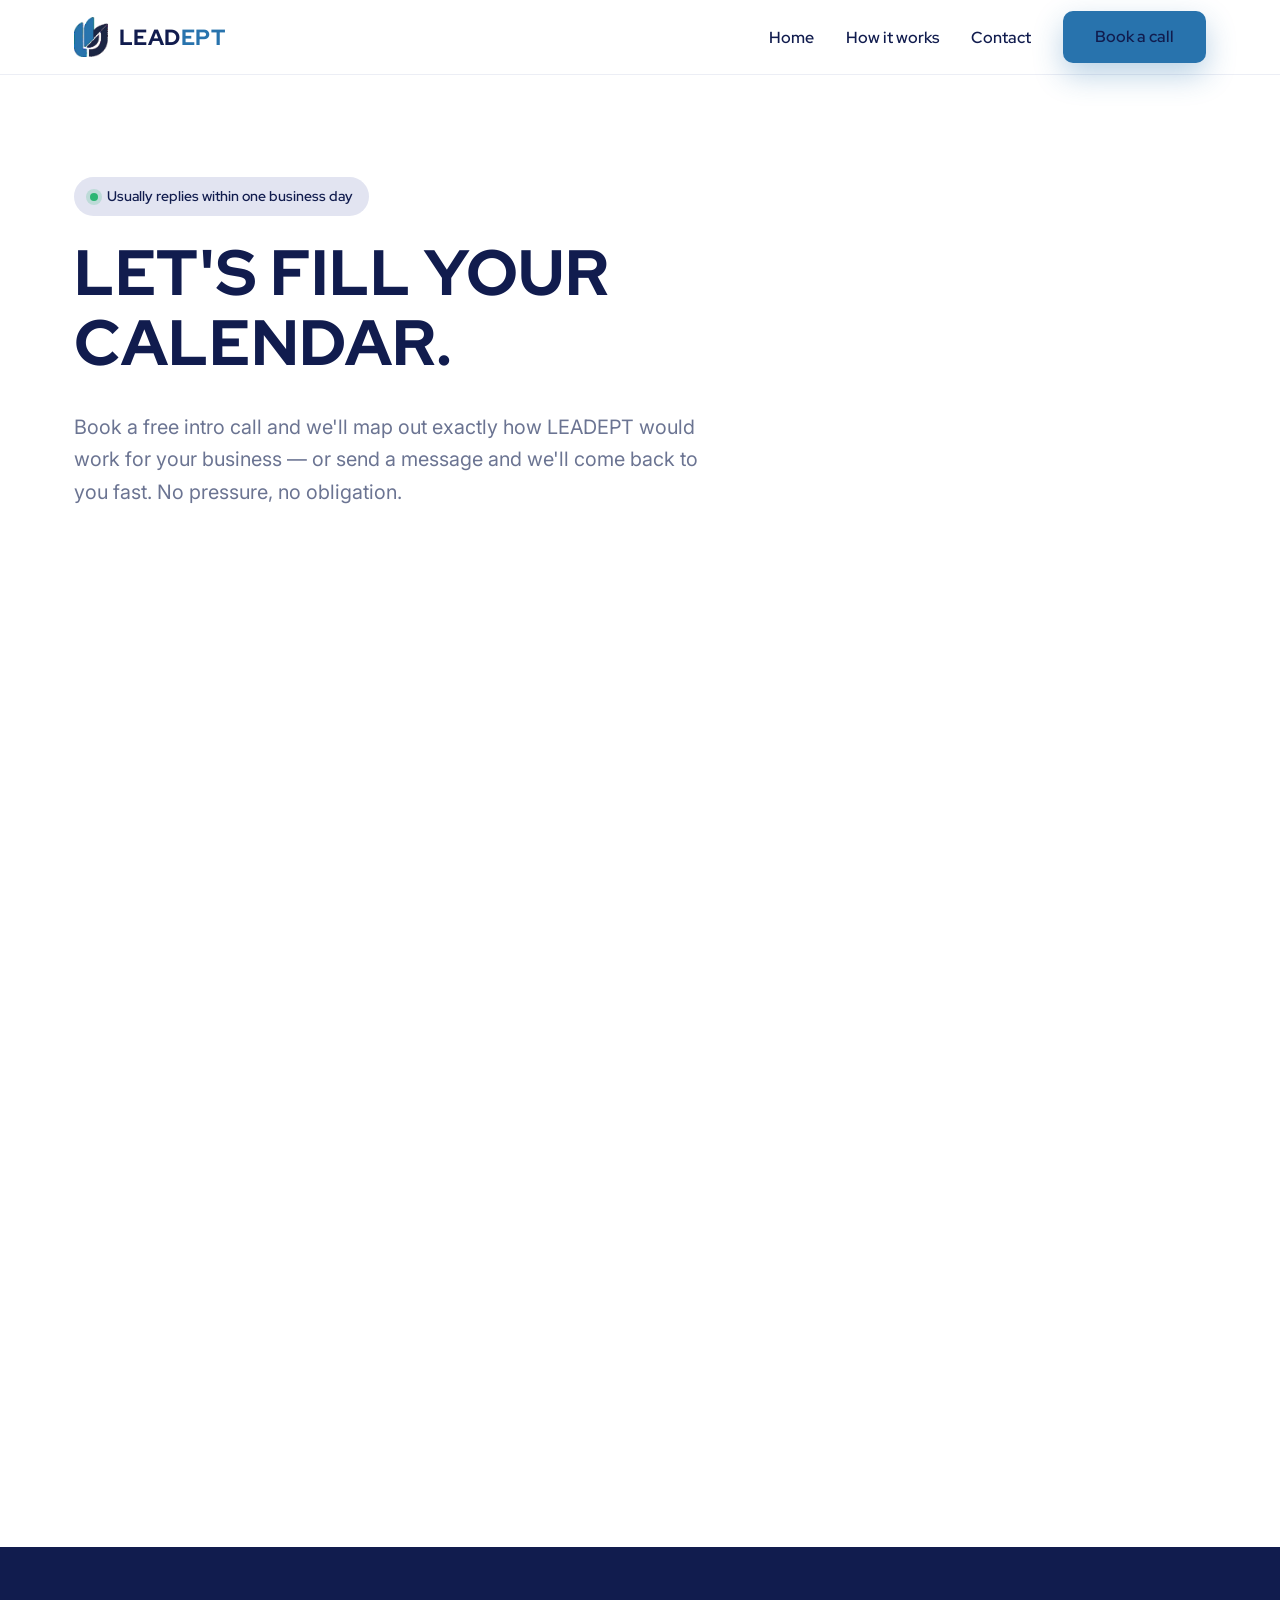
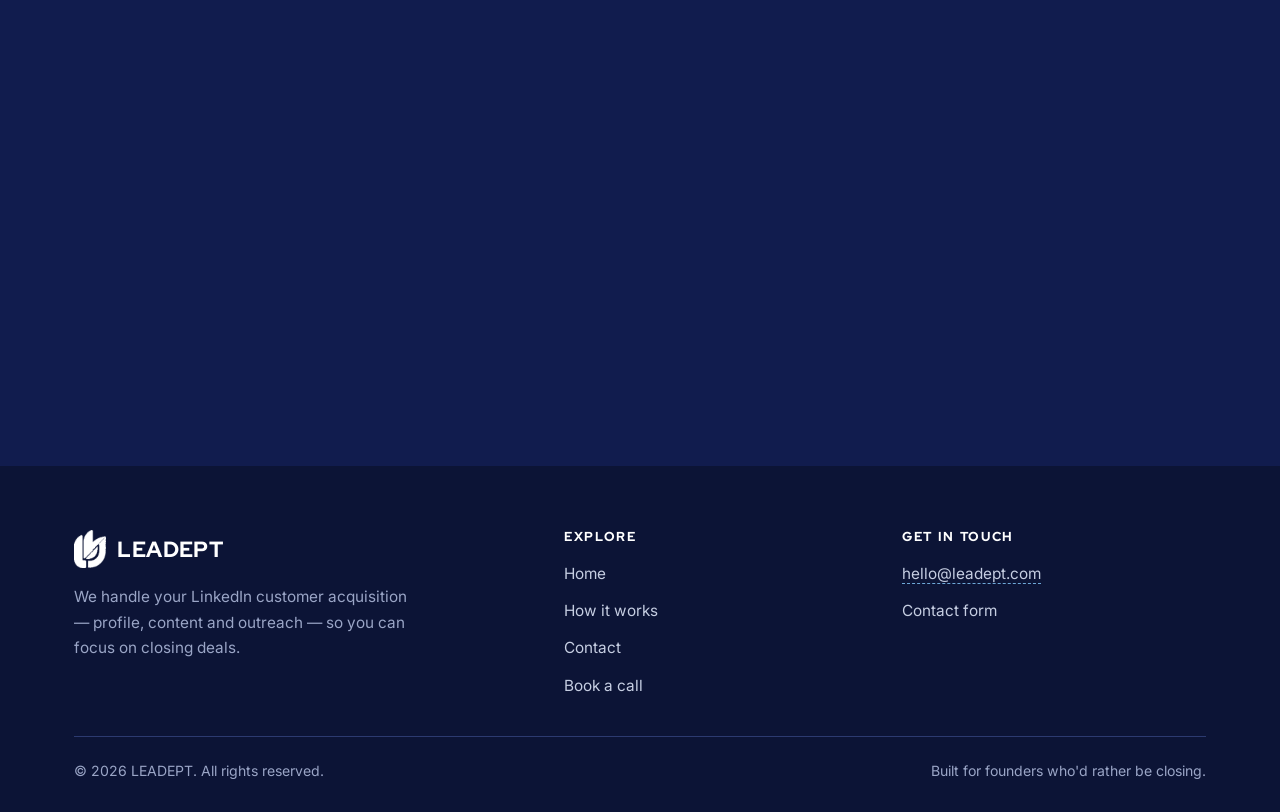
==== contact.html @ 75b020de "Rebuild site to match LEADEPT pitch deck brand - Light-dominant design with navy #111C4E, blue #2873" ====
<!DOCTYPE html>
<html lang="en">
<head>
<meta charset="UTF-8">
<meta name="viewport" content="width=device-width, initial-scale=1">
<title>Contact &amp; Book a Call — LEADEPT</title>
<meta name="description" content="Book a free intro call with LEADEPT or send a message. We'll map out how to turn your LinkedIn into 5–20 qualified sales meetings a month.">
<link rel="icon" href="assets/img/leadept-mark.png">
<link rel="preconnect" href="https://fonts.googleapis.com">
<link rel="preconnect" href="https://fonts.gstatic.com" crossorigin>
<link href="https://fonts.googleapis.com/css2?family=Red+Hat+Display:wght@300;400;500;600;700;800;900&family=Inter:wght@400;500;600;700&display=swap" rel="stylesheet">
<link rel="stylesheet" href="assets/css/style.css">
</head>
<body>

<header class="site-header">
  <div class="wrap nav">
    <a href="index.html" class="brand"><img src="assets/img/leadept-mark.png" alt=""><span><span class="lead-t">LEAD</span><span class="ept-t">EPT</span></span></a>
    <button class="nav-toggle" aria-label="Menu" aria-expanded="false"><span></span><span></span><span></span></button>
    <ul class="nav-links">
      <li><a href="index.html">Home</a></li>
      <li><a href="how-it-works.html">How it works</a></li>
      <li><a href="contact.html">Contact</a></li>
      <li class="nav-cta"><a href="#book" class="btn btn--primary">Book a call</a></li>
    </ul>
  </div>
</header>

<main>

<section class="hero" style="padding-bottom:clamp(36px,5vw,60px)">
  <div class="wrap">
    <span class="pill"><span class="dot"></span> Usually replies within one business day</span>
    <h1 class="h-xl caps">Let's fill your calendar.</h1>
    <p class="lead" style="max-width:54ch">Book a free intro call and we'll map out exactly how LEADEPT would work for your business — or send a message and we'll come back to you fast. No pressure, no obligation.</p>
  </div>
</section>

<section class="section section--white" id="book" style="padding-top:clamp(30px,4vw,56px)">
  <div class="wrap">
    <div class="contact-grid">

      <div class="reveal">
        <span class="eyebrow">Prefer to talk?</span>
        <h2 class="h-md">Book your free intro call.</h2>
        <p class="lead" style="font-size:1.05rem">Grab a time that suits you. We'll learn about your goals and show you exactly how we'd turn your LinkedIn into pipeline — in plain numbers.</p>
        <div style="margin:24px 0 30px">
          <a href="#book" data-booking class="btn btn--primary btn--wide">Book a call <span class="arrow">→</span></a>
        </div>
        <div class="contact-detail">
          <span class="ico"><svg viewBox="0 0 24 24" fill="none" stroke="currentColor" stroke-width="2" stroke-linecap="round"><rect x="2" y="4" width="20" height="16" rx="2"/><path d="M22 6 12 13 2 6"/></svg></span>
          <div><b>Email us</b><a href="mailto:hello@leadept.com" class="tbd">hello@leadept.com</a></div>
        </div>
        <div class="contact-detail">
          <span class="ico"><svg viewBox="0 0 24 24" fill="none" stroke="currentColor" stroke-width="2" stroke-linecap="round"><circle cx="12" cy="12" r="9"/><path d="M12 7v5l3 2"/></svg></span>
          <div><b>Response time</b><span>Within one business day, every time.</span></div>
        </div>
        <div class="contact-detail">
          <span class="ico"><svg viewBox="0 0 24 24" fill="none" stroke="currentColor" stroke-width="2" stroke-linecap="round"><path d="M20.5 13.5A8.4 8.4 0 1 1 12 3.5"/><path d="M9 12l2 2 5-5"/></svg></span>
          <div><b>No obligation</b><span>The intro call is free. You decide if it's a fit.</span></div>
        </div>
      </div>

      <div class="reveal">
        <div class="form-card">
          <h2 class="h-md" style="margin-bottom:6px">Send us a message</h2>
          <p style="color:var(--body-soft);margin-bottom:24px">Tell us a little about you and we'll be in touch.</p>
          <form id="lead-form" novalidate>
            <div class="field">
              <label for="name">Your name <span class="req">*</span></label>
              <input type="text" id="name" name="name" autocomplete="name" required placeholder="Jane Founder">
            </div>
            <div class="field">
              <label for="email">Work email <span class="req">*</span></label>
              <input type="email" id="email" name="email" autocomplete="email" required placeholder="jane@company.com">
            </div>
            <div class="field">
              <label for="company">Company</label>
              <input type="text" id="company" name="company" autocomplete="organization" placeholder="Company Inc.">
            </div>
            <div class="field">
              <label for="message">What would you like help with?</label>
              <textarea id="message" name="message" placeholder="A sentence or two about your business and what you're after."></textarea>
            </div>
            <div style="position:absolute;left:-9999px" aria-hidden="true">
              <label>Do not fill this in <input type="text" name="website" tabindex="-1" autocomplete="off"></label>
            </div>
            <button type="submit" class="btn btn--primary" id="lead-submit">Send message <span class="arrow">→</span></button>
            <p class="form-note">By sending this you agree to be contacted about your enquiry. We never share your details.</p>
            <p class="form-status" id="form-status" role="status" aria-live="polite"></p>
          </form>
        </div>
      </div>

    </div>
  </div>
</section>

<section class="section section--navy cta-band">
  <div class="wrap reveal">
    <span class="eyebrow">Still deciding?</span>
    <h2 class="h-lg caps">See how the whole thing works first.</h2>
    <p class="lead mx-auto">Walk through our four-step method — Strategy, Content, Outreach, Calls — before you reach out.</p>
    <div class="btn-row btn-row--center">
      <a href="how-it-works.html" class="btn btn--primary btn--wide">See how it works <span class="arrow">→</span></a>
    </div>
  </div>
</section>

</main>

<footer class="site-footer">
  <div class="wrap">
    <div class="footer-top">
      <div>
        <a href="index.html" class="brand"><img src="assets/img/leadept-mark-white.png" alt=""><span>LEADEPT</span></a>
        <p>We handle your LinkedIn customer acquisition — profile, content and outreach — so you can focus on closing deals.</p>
      </div>
      <div class="foot-col"><h4>Explore</h4><ul><li><a href="index.html">Home</a></li><li><a href="how-it-works.html">How it works</a></li><li><a href="contact.html">Contact</a></li><li><a href="#book">Book a call</a></li></ul></div>
      <div class="foot-col"><h4>Get in touch</h4><ul><li><a href="mailto:hello@leadept.com" class="tbd">hello@leadept.com</a></li><li><a href="contact.html">Contact form</a></li></ul></div>
    </div>
    <div class="footer-bottom"><span>© <span id="year">2026</span> LEADEPT. All rights reserved.</span><span>Built for founders who'd rather be closing.</span></div>
  </div>
</footer>

<script src="assets/js/config.js"></script>
<script src="assets/js/main.js"></script>
<script src="assets/js/contact.js"></script>
</body>
</html>
---- assets/css/style.css ----
/* ============================================================
   LEADEPT — Design System (matched to pitch deck)
   Navy #111C4E · Blue #2873AD · Periwinkle #E2E4F1 · White
   Headings: Red Hat Display · Body: Inter
   ============================================================ */

:root {
  --navy:        #111C4E;
  --navy-2:      #1a2a63;   /* lighter navy for cards/gradients */
  --navy-deep:   #0c1436;   /* footer */
  --navy-line:   #2c3a70;
  --blue:        #2873AD;
  --blue-bright: #3a8fd0;
  --blue-soft:   #6ea8d8;
  --peri:        #E2E4F1;   /* periwinkle highlight */
  --peri-deep:   #c9cee6;
  --white:       #ffffff;
  --off:         #F6F7FB;   /* subtle light band */
  --ink:         #111C4E;   /* headings on light */
  --body:        #3c4460;   /* body text on light */
  --body-soft:   #6b7492;
  --mist:        #c6cee2;   /* body text on navy */
  --mist-soft:   #9aa5c6;

  --maxw: 1180px;
  --radius: 12px;
  --radius-lg: 20px;
  --shadow: 0 16px 44px rgba(17, 28, 78, 0.10);
  --shadow-sm: 0 6px 20px rgba(17, 28, 78, 0.08);
  --shadow-blue: 0 12px 30px rgba(40, 115, 173, 0.32);
  --ease: cubic-bezier(.22,.61,.36,1);

  --head: 'Red Hat Display', system-ui, -apple-system, 'Segoe UI', sans-serif;
  --font: 'Inter', system-ui, -apple-system, 'Segoe UI', Roboto, Helvetica, Arial, sans-serif;
}

* { box-sizing: border-box; }
html { scroll-behavior: smooth; -webkit-text-size-adjust: 100%; }
body {
  margin: 0; font-family: var(--font); color: var(--body);
  background: var(--white); line-height: 1.65;
  -webkit-font-smoothing: antialiased; text-rendering: optimizeLegibility;
}
img { max-width: 100%; display: block; }
a { color: var(--blue); text-decoration: none; }
h1,h2,h3,h4 { font-family: var(--head); line-height: 1.1; margin: 0 0 .5em; letter-spacing: -0.01em; font-weight: 800; color: var(--ink); }
p { margin: 0 0 1em; }

/* layout */
.wrap { width: 100%; max-width: var(--maxw); margin: 0 auto; padding: 0 24px; }
.section { padding: clamp(58px, 8vw, 116px) 0; }
.section--white { background: var(--white); color: var(--body); }
.section--off   { background: var(--off);   color: var(--body); }
.section--navy  { background: var(--navy);  color: var(--mist); }
.section--navy h1,.section--navy h2,.section--navy h3 { color: #fff; }
.center { text-align: center; }
.mx-auto { margin-left:auto; margin-right:auto; }

/* eyebrow */
.eyebrow {
  display:inline-block; font-family:var(--head); font-size:.82rem; font-weight:700;
  letter-spacing:.18em; text-transform:uppercase; color:var(--blue); margin-bottom:16px;
}
.section--navy .eyebrow { color: var(--blue-soft); }

/* headings */
.h-xl { font-size: clamp(2.2rem, 5.4vw, 4rem); font-weight: 800; }
.h-lg { font-size: clamp(1.9rem, 4vw, 2.9rem); font-weight: 800; }
.h-md { font-size: clamp(1.35rem, 2.5vw, 1.85rem); font-weight: 800; }
.caps { text-transform: uppercase; letter-spacing: .01em; }
.display { font-family:var(--head); font-weight:300; font-size: clamp(2.4rem, 5vw, 4.2rem); line-height:1.02; letter-spacing:-.02em; }
.lead { font-size: clamp(1.04rem, 1.6vw, 1.24rem); color: var(--body-soft); }
.section--navy .lead { color: var(--mist); }
.measure { max-width: 640px; }

/* periwinkle highlight box */
.highlight {
  display:inline-block; background: var(--peri); color: var(--navy);
  font-family: var(--head); font-weight: 600;
  font-size: clamp(1.05rem, 1.9vw, 1.45rem);
  padding: 12px 22px; border-radius: 8px; line-height: 1.4;
}

/* buttons */
.btn {
  display:inline-flex; align-items:center; justify-content:center; gap:.5em;
  font-family:var(--head); font-weight:700; font-size:1rem; line-height:1;
  padding:16px 30px; border-radius:10px; border:2px solid transparent; cursor:pointer;
  transition: transform .2s var(--ease), box-shadow .2s var(--ease), background .2s, color .2s, border-color .2s;
  white-space:nowrap;
}
.btn:active { transform: translateY(1px); }
.btn--primary { background: var(--blue); color:#fff; box-shadow: var(--shadow-blue); }
.btn--primary:hover { background: var(--blue-bright); transform: translateY(-2px); }
.btn--navy { background: var(--navy); color:#fff; }
.btn--navy:hover { background: var(--navy-2); transform: translateY(-2px); }
.btn--ghost-dark { background:transparent; color:var(--navy); border-color: rgba(17,28,78,.25); }
.btn--ghost-dark:hover { border-color: var(--navy); background: rgba(17,28,78,.04); }
.btn--ghost { background:transparent; color:#fff; border-color: rgba(255,255,255,.4); }
.btn--ghost:hover { border-color:#fff; background: rgba(255,255,255,.1); }
.btn--white { background:#fff; color:var(--navy); }
.btn--white:hover { background: var(--peri); transform: translateY(-2px); }
.btn--wide { padding-left:38px; padding-right:38px; }
.btn-row { display:flex; flex-wrap:wrap; gap:14px; align-items:center; }
.btn-row--center { justify-content:center; }
.arrow { transition: transform .2s var(--ease); }
.btn:hover .arrow { transform: translateX(3px); }

/* header */
.site-header {
  position: sticky; top:0; z-index:50; background: rgba(255,255,255,.9);
  backdrop-filter: saturate(160%) blur(12px);
  border-bottom: 1px solid #eceef5;
}
.nav { display:flex; align-items:center; justify-content:space-between; height:74px; }
.brand { display:flex; align-items:center; gap:11px; font-family:var(--head); font-weight:800; font-size:1.4rem; letter-spacing:.02em; color:var(--navy); }
.brand:hover { color: var(--navy); }
.brand img { height: 40px; width:auto; }
.brand .lead-t { color: var(--navy); }
.brand .ept-t { color: var(--blue); }
.nav-links { display:flex; align-items:center; gap:32px; list-style:none; margin:0; padding:0; }
.nav-links a { font-family:var(--head); color:var(--navy); font-weight:600; font-size:.98rem; transition:color .2s; }
.nav-links a:hover { color: var(--blue); }
.nav-toggle { display:none; background:none; border:0; cursor:pointer; padding:8px; }
.nav-toggle span { display:block; width:24px; height:2px; background:var(--navy); margin:5px 0; border-radius:2px; transition:.25s var(--ease); }

@media (max-width: 880px) {
  .nav-toggle { display:block; }
  .nav-links {
    position:fixed; inset:74px 0 auto 0; flex-direction:column; align-items:stretch; gap:0;
    background:#fff; border-bottom:1px solid #eceef5; padding:12px 24px 26px;
    box-shadow: var(--shadow); transform: translateY(-14px); opacity:0; pointer-events:none;
    transition:.28s var(--ease);
  }
  .nav-links a { padding:15px 4px; border-bottom:1px solid #eef0f6; font-size:1.05rem; }
  .nav-links .nav-cta { margin-top:16px; }
  .nav-links .nav-cta .btn { width:100%; }
  body.nav-open .nav-links { transform:translateY(0); opacity:1; pointer-events:auto; }
  body.nav-open .nav-toggle span:nth-child(1){ transform:translateY(7px) rotate(45deg); }
  body.nav-open .nav-toggle span:nth-child(2){ opacity:0; }
  body.nav-open .nav-toggle span:nth-child(3){ transform:translateY(-7px) rotate(-45deg); }
}

/* hero */
.hero { position:relative; overflow:hidden; background:var(--white); padding: clamp(56px,8vw,110px) 0 clamp(52px,7vw,96px); }
.hero--navy { background: var(--navy); color:#fff; }
.hero .wrap { position:relative; z-index:1; }
.hero h1 { max-width: 20ch; }
.hero .lead { max-width: 54ch; }
.hero-deco { position:absolute; top:0; right:0; width:46%; height:100%; pointer-events:none; opacity:.9; z-index:0; }

/* pill */
.pill { display:inline-flex; align-items:center; gap:9px; background:var(--peri); color:var(--navy);
  font-family:var(--head); font-weight:600; font-size:.85rem; padding:8px 16px; border-radius:999px; margin-bottom:22px; }
.pill .dot { width:8px; height:8px; border-radius:50%; background:#2bb673; box-shadow:0 0 0 4px rgba(43,182,115,.2); }

/* stat row */
.stats { display:grid; grid-template-columns:repeat(3,1fr); gap:22px; margin-top:56px; }
.stat b { display:block; font-family:var(--head); font-size:clamp(1.7rem,3.2vw,2.5rem); font-weight:800; color:var(--navy); letter-spacing:-.02em; line-height:1; }
.section--navy .stat b { color:#fff; }
.stat span { color:var(--body-soft); font-size:.94rem; }
.section--navy .stat span { color:var(--mist-soft); }
.stat { border-top:3px solid var(--blue); padding-top:16px; }

/* grid */
.grid { display:grid; gap:22px; }
.grid-2 { grid-template-columns:repeat(2,1fr); }
.grid-3 { grid-template-columns:repeat(3,1fr); }
.grid-4 { grid-template-columns:repeat(4,1fr); }
@media (max-width:900px){ .grid-3,.grid-4{ grid-template-columns:repeat(2,1fr);} }
@media (max-width:620px){ .grid-2,.grid-3,.grid-4{ grid-template-columns:1fr;} .stats{ grid-template-columns:1fr; gap:24px;} }

.sec-head { max-width:720px; margin-bottom:52px; }
.sec-head.center { margin-left:auto; margin-right:auto; }

/* cards */
.card { background:#fff; border:1px solid #e9ecf5; border-radius:var(--radius-lg); padding:32px 28px; box-shadow:var(--shadow-sm);
  transition:transform .25s var(--ease), box-shadow .25s var(--ease); }
.card:hover { transform:translateY(-4px); box-shadow:var(--shadow); }
.card--navy { background:var(--navy); border:none; color:var(--mist); }
.card--navy h3 { color:#fff; }
.card--navy.blue-accent { background: var(--navy); }
.card .ico { width:52px; height:52px; border-radius:12px; display:grid; place-items:center;
  background:var(--navy); color:#fff; margin-bottom:20px; }
.card--navy .ico { background: var(--blue); }
.card .ico svg { width:26px; height:26px; }
.card h3 { font-size:1.2rem; margin-bottom:.45em; }
.card p { margin:0; color:inherit; }
.card--light p { color: var(--body); }

/* stat cards (deck style: navy rounded, white text, big number) */
.statcard { background:var(--navy); color:#fff; border-radius:var(--radius-lg); padding:30px 28px; }
.statcard b { display:block; font-family:var(--head); font-size:2rem; font-weight:800; margin-bottom:6px; }
.statcard span { color:var(--mist); font-size:.98rem; }

/* pillar */
.pillar { display:grid; grid-template-columns:52px 1fr; gap:18px; align-items:start; }
.pillar .ico { margin:0; }

/* steps */
.steps { display:grid; gap:22px; }
.step { position:relative; background:#fff; border:1px solid #e9ecf5; border-radius:var(--radius-lg); padding:30px 26px; box-shadow:var(--shadow-sm); }
.step .num { width:46px; height:46px; border-radius:12px; display:grid; place-items:center; background:var(--navy); color:#fff; font-family:var(--head); font-weight:800; font-size:1.15rem; margin-bottom:16px; }
.step:nth-child(1) .num { background:var(--blue); }
.step h3 { font-size:1.14rem; }
.step p { margin:0; color:var(--body-soft); font-size:.97rem; }

/* checklist */
.checks { list-style:none; margin:0; padding:0; display:grid; gap:15px; }
.checks li { display:grid; grid-template-columns:26px 1fr; gap:13px; align-items:start; }
.checks .tick { width:24px; height:24px; border-radius:50%; background:rgba(40,115,173,.14); display:grid; place-items:center; margin-top:2px; }
.section--navy .checks .tick { background:rgba(58,143,208,.25); }
.checks .tick svg { width:13px; height:13px; color:var(--blue); }
.section--navy .checks .tick svg { color:#fff; }
.checks b { font-weight:700; color:var(--ink); }
.section--navy .checks b { color:#fff; }

/* split */
.split { display:grid; grid-template-columns:1.05fr .95fr; gap:clamp(34px,6vw,76px); align-items:center; }
@media (max-width:880px){ .split{ grid-template-columns:1fr; gap:38px; } }

/* big navy feature block (deck "What You'll Get") */
.feature-navy { display:grid; grid-template-columns:.9fr 1.1fr; gap:0; border-radius:var(--radius-lg); overflow:hidden; }
.feature-navy .fn-left { background:var(--navy); color:#fff; padding:clamp(36px,5vw,64px); display:flex; align-items:center; }
.feature-navy .fn-right { background:#fff; border:1px solid #e9ecf5; border-left:none; padding:clamp(32px,4vw,54px); }
@media (max-width:820px){ .feature-navy{ grid-template-columns:1fr; } .feature-navy .fn-right{ border-left:1px solid #e9ecf5; } }
.fn-right .fn-item { padding:18px 0; border-bottom:1px solid #eef0f6; }
.fn-right .fn-item:last-child { border-bottom:none; padding-bottom:0; }
.fn-right .fn-item:first-child { padding-top:0; }
.fn-right .fn-item b { color:var(--blue); font-family:var(--head); }

/* guarantee */
.guarantee { background:var(--navy); border-radius:var(--radius-lg); padding:clamp(38px,5vw,64px); color:#fff; text-align:center; position:relative; overflow:hidden; }
.guarantee::after{ content:""; position:absolute; inset:0; background:radial-gradient(600px 300px at 80% 0,rgba(40,115,173,.4),transparent 60%); pointer-events:none; }
.guarantee > * { position:relative; z-index:1; }
.guarantee h2 { color:#fff; }
.guarantee .badge { width:64px; height:64px; border-radius:50%; background:rgba(58,143,208,.22); display:grid; place-items:center; margin:0 auto 20px; border:1px solid rgba(110,168,216,.5); }
.guarantee .badge svg { width:30px; height:30px; color:#fff; }

/* cta band */
.cta-band { text-align:center; }
.cta-band h2 { max-width:20ch; margin-inline:auto; }
.cta-band .lead { max-width:48ch; margin-inline:auto; margin-bottom:30px; }

/* forms */
.form-card { background:#fff; border:1px solid #e9ecf5; border-radius:var(--radius-lg); padding:clamp(26px,4vw,42px); box-shadow:var(--shadow); }
.field { margin-bottom:20px; }
.field label { display:block; font-family:var(--head); font-weight:600; font-size:.92rem; margin-bottom:8px; color:var(--ink); }
.field input,.field textarea { width:100%; font:inherit; color:var(--ink); padding:14px 16px; border:1.5px solid #d6dceb; border-radius:10px; background:#fff; transition:border-color .18s, box-shadow .18s; }
.field textarea { min-height:130px; resize:vertical; }
.field input:focus,.field textarea:focus { outline:none; border-color:var(--blue); box-shadow:0 0 0 4px rgba(40,115,173,.14); }
.field .req { color:var(--blue); }
.form-note { font-size:.85rem; color:var(--body-soft); margin-top:4px; }
.form-status { margin-top:16px; font-family:var(--head); font-weight:600; display:none; }
.form-status.show { display:block; }
.form-status.ok { color:#1a8a52; }
.form-status.err { color:#c0392b; }
.form-card .btn { width:100%; }

/* contact */
.contact-grid { display:grid; grid-template-columns:.95fr 1.05fr; gap:clamp(34px,5vw,64px); align-items:start; }
@media (max-width:880px){ .contact-grid{ grid-template-columns:1fr; } }
.contact-detail { display:grid; grid-template-columns:46px 1fr; gap:15px; margin-bottom:24px; align-items:start; }
.contact-detail .ico { width:46px; height:46px; border-radius:12px; background:rgba(40,115,173,.12); display:grid; place-items:center; color:var(--blue); }
.contact-detail .ico svg { width:22px; height:22px; }
.contact-detail b { display:block; font-family:var(--head); font-size:1.02rem; color:var(--ink); }
.contact-detail span,.contact-detail a { color:var(--body-soft); font-size:.96rem; }

/* footer */
.site-footer { background:var(--navy-deep); color:var(--mist); padding:64px 0 30px; }
.footer-top { display:grid; grid-template-columns:1.5fr 1fr 1fr; gap:34px; padding-bottom:38px; border-bottom:1px solid var(--navy-line); }
@media (max-width:720px){ .footer-top{ grid-template-columns:1fr; gap:28px; } }
.site-footer .brand { margin-bottom:16px; color:#fff; }
.site-footer .brand .lead-t,.site-footer .brand .ept-t { color:#fff; }
.site-footer .brand img { height:38px; }
.site-footer p { color:var(--mist-soft); max-width:34ch; font-size:.96rem; }
.foot-col h4 { color:#fff; font-family:var(--head); font-size:.8rem; letter-spacing:.13em; text-transform:uppercase; margin-bottom:15px; }
.foot-col ul { list-style:none; margin:0; padding:0; display:grid; gap:11px; }
.foot-col a { color:var(--mist); font-size:.96rem; }
.foot-col a:hover { color:#fff; }
.footer-bottom { display:flex; justify-content:space-between; flex-wrap:wrap; gap:12px; padding-top:22px; font-size:.88rem; color:var(--mist-soft); }

/* flagged placeholder */
.tbd { border-bottom:1.5px dashed var(--blue-soft); }

/* reveal */
.reveal { opacity:0; transform:translateY(20px); transition:opacity .7s var(--ease), transform .7s var(--ease); }
.reveal.in { opacity:1; transform:none; }
@media (prefers-reduced-motion: reduce){ .reveal{opacity:1;transform:none;transition:none;} html{scroll-behavior:auto;} }
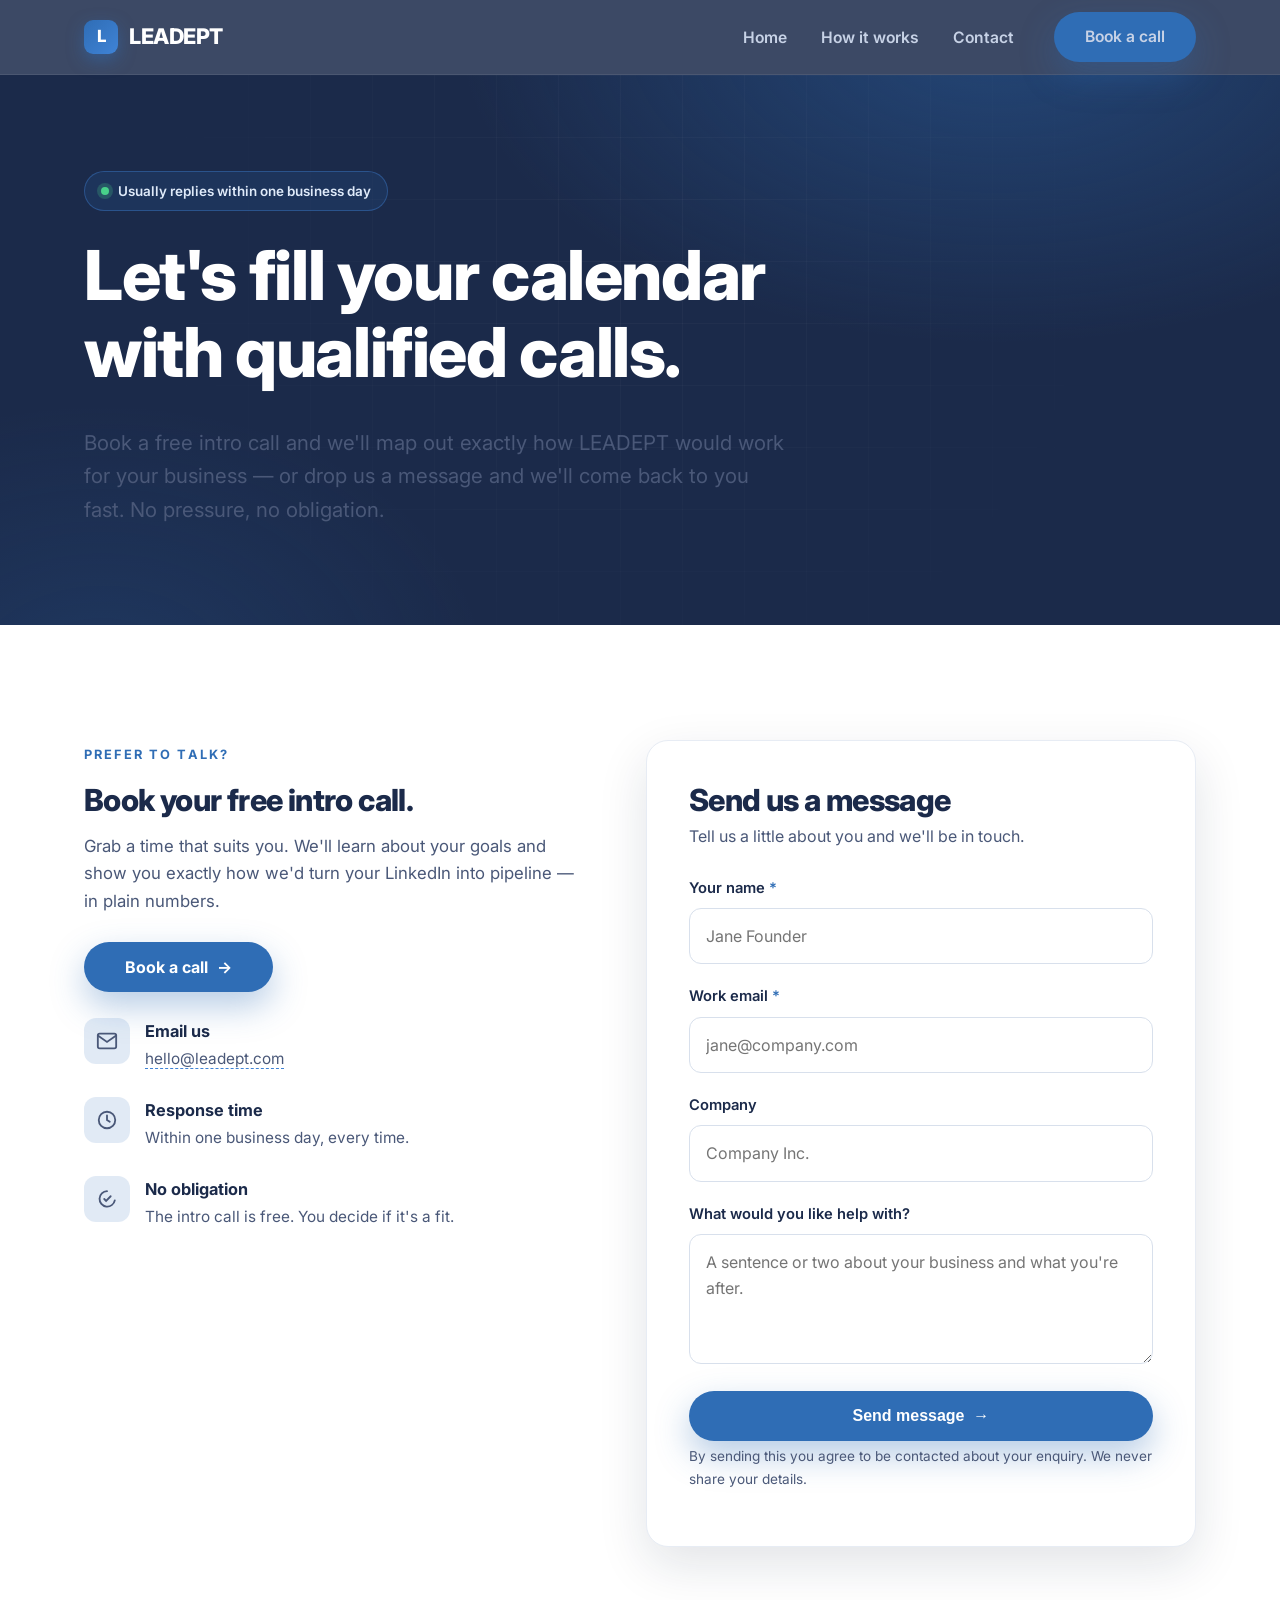
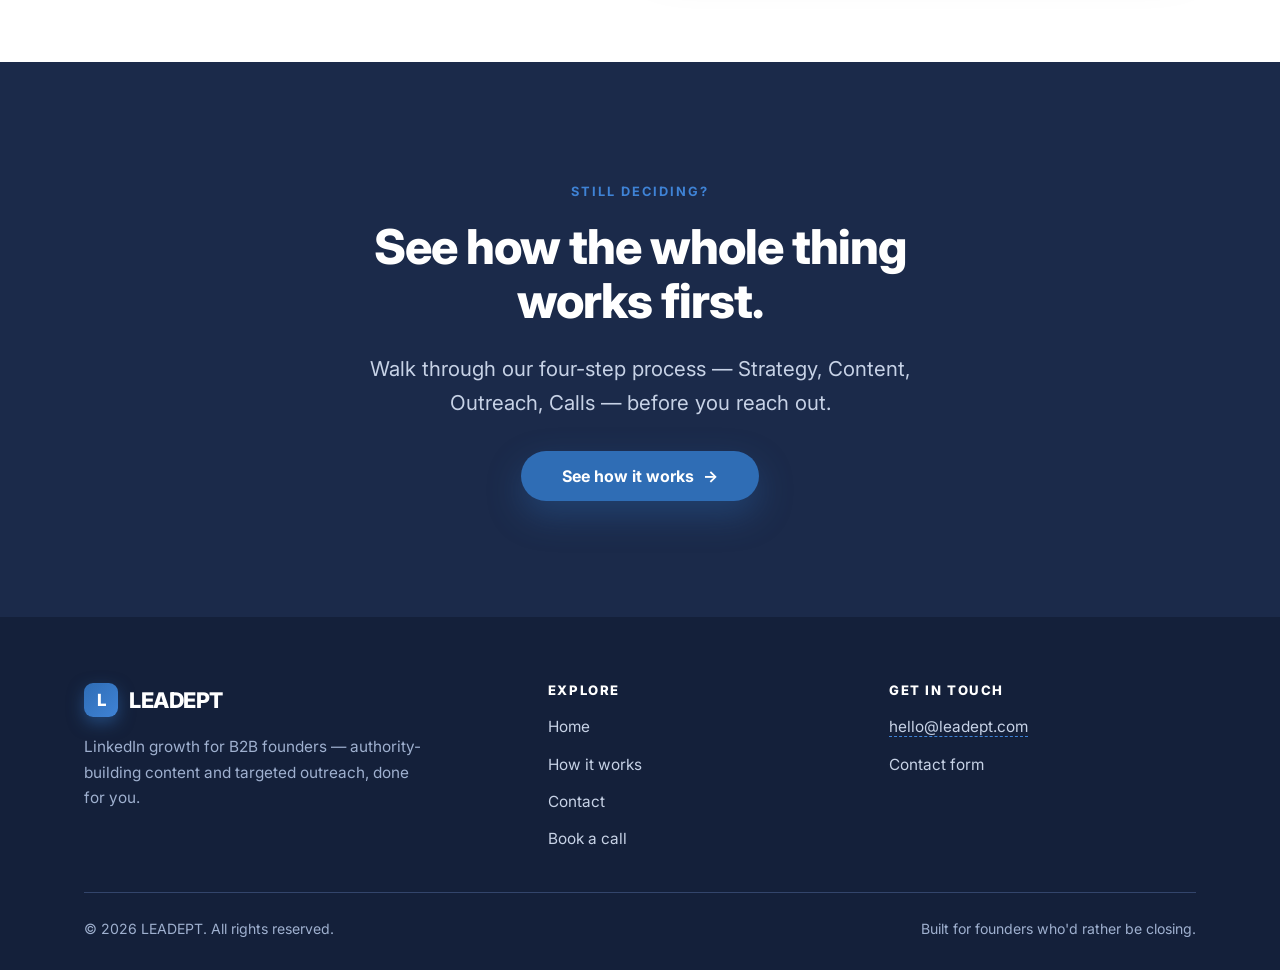
==== commit b87f9c92: "Add LEADEPT marketing site: homepage, how-it-works, contact pages Sleek premium design in the brand " ====
--- a/contact.html
+++ b/contact.html
@@ -3,19 +3,18 @@
 <head>
 <meta charset="UTF-8">
 <meta name="viewport" content="width=device-width, initial-scale=1">
-<title>Contact &amp; Book a Call — LEADEPT</title>
-<meta name="description" content="Book a free intro call with LEADEPT or send a message. We'll map out how to turn your LinkedIn into 5–20 qualified sales meetings a month.">
-<link rel="icon" href="assets/img/leadept-mark.png">
+<title>Contact & Book a Call — LEADEPT</title>
+<meta name="description" content="Book a free intro call with LEADEPT or send a message. We'll map out how to turn your LinkedIn into a predictable pipeline of qualified sales calls.">
 <link rel="preconnect" href="https://fonts.googleapis.com">
 <link rel="preconnect" href="https://fonts.gstatic.com" crossorigin>
-<link href="https://fonts.googleapis.com/css2?family=Red+Hat+Display:wght@300;400;500;600;700;800;900&family=Inter:wght@400;500;600;700&display=swap" rel="stylesheet">
+<link href="https://fonts.googleapis.com/css2?family=Inter:wght@400;500;600;700;800&display=swap" rel="stylesheet">
 <link rel="stylesheet" href="assets/css/style.css">
 </head>
 <body>
 
 <header class="site-header">
   <div class="wrap nav">
-    <a href="index.html" class="brand"><img src="assets/img/leadept-mark.png" alt=""><span><span class="lead-t">LEAD</span><span class="ept-t">EPT</span></span></a>
+    <a href="index.html" class="brand"><span class="mark">L</span>LEADEPT</a>
     <button class="nav-toggle" aria-label="Menu" aria-expanded="false"><span></span><span></span><span></span></button>
     <ul class="nav-links">
       <li><a href="index.html">Home</a></li>
@@ -28,15 +27,15 @@
 
 <main>
 
-<section class="hero" style="padding-bottom:clamp(36px,5vw,60px)">
+<section class="hero" style="padding-top:clamp(60px,8vw,96px);padding-bottom:clamp(40px,6vw,64px)">
   <div class="wrap">
     <span class="pill"><span class="dot"></span> Usually replies within one business day</span>
-    <h1 class="h-xl caps">Let's fill your calendar.</h1>
-    <p class="lead" style="max-width:54ch">Book a free intro call and we'll map out exactly how LEADEPT would work for your business — or send a message and we'll come back to you fast. No pressure, no obligation.</p>
+    <h1 class="h-xl" style="max-width:16ch">Let's fill your calendar with qualified calls.</h1>
+    <p class="lead" style="max-width:54ch">Book a free intro call and we'll map out exactly how LEADEPT would work for your business — or drop us a message and we'll come back to you fast. No pressure, no obligation.</p>
   </div>
 </section>
 
-<section class="section section--white" id="book" style="padding-top:clamp(30px,4vw,56px)">
+<section class="section section--white" id="book">
   <div class="wrap">
     <div class="contact-grid">
 
@@ -44,11 +43,13 @@
         <span class="eyebrow">Prefer to talk?</span>
         <h2 class="h-md">Book your free intro call.</h2>
         <p class="lead" style="font-size:1.05rem">Grab a time that suits you. We'll learn about your goals and show you exactly how we'd turn your LinkedIn into pipeline — in plain numbers.</p>
-        <div style="margin:24px 0 30px">
-          <a href="#book" data-booking class="btn btn--primary btn--wide">Book a call <span class="arrow">→</span></a>
+
+        <div style="margin:26px 0">
+          <a href="#book-link" data-booking class="btn btn--primary btn--wide">Book a call <span class="arrow">→</span></a>
         </div>
+
         <div class="contact-detail">
-          <span class="ico"><svg viewBox="0 0 24 24" fill="none" stroke="currentColor" stroke-width="2" stroke-linecap="round"><rect x="2" y="4" width="20" height="16" rx="2"/><path d="M22 6 12 13 2 6"/></svg></span>
+          <span class="ico"><svg viewBox="0 0 24 24" fill="none" stroke="currentColor" stroke-width="2" stroke-linecap="round"><path d="M4 4h16v16H4z" opacity="0"/><path d="M22 6 12 13 2 6"/><rect x="2" y="4" width="20" height="16" rx="2"/></svg></span>
           <div><b>Email us</b><a href="mailto:hello@leadept.com" class="tbd">hello@leadept.com</a></div>
         </div>
         <div class="contact-detail">
@@ -64,7 +65,7 @@
       <div class="reveal">
         <div class="form-card">
           <h2 class="h-md" style="margin-bottom:6px">Send us a message</h2>
-          <p style="color:var(--body-soft);margin-bottom:24px">Tell us a little about you and we'll be in touch.</p>
+          <p style="color:var(--ink-soft);margin-bottom:26px">Tell us a little about you and we'll be in touch.</p>
           <form id="lead-form" novalidate>
             <div class="field">
               <label for="name">Your name <span class="req">*</span></label>
@@ -82,6 +83,7 @@
               <label for="message">What would you like help with?</label>
               <textarea id="message" name="message" placeholder="A sentence or two about your business and what you're after."></textarea>
             </div>
+            <!-- honeypot: hidden from humans, catches bots -->
             <div style="position:absolute;left:-9999px" aria-hidden="true">
               <label>Do not fill this in <input type="text" name="website" tabindex="-1" autocomplete="off"></label>
             </div>
@@ -99,8 +101,8 @@
 <section class="section section--navy cta-band">
   <div class="wrap reveal">
     <span class="eyebrow">Still deciding?</span>
-    <h2 class="h-lg caps">See how the whole thing works first.</h2>
-    <p class="lead mx-auto">Walk through our four-step method — Strategy, Content, Outreach, Calls — before you reach out.</p>
+    <h2 class="h-lg">See how the whole thing works first.</h2>
+    <p class="lead mx-auto">Walk through our four-step process — Strategy, Content, Outreach, Calls — before you reach out.</p>
     <div class="btn-row btn-row--center">
       <a href="how-it-works.html" class="btn btn--primary btn--wide">See how it works <span class="arrow">→</span></a>
     </div>
@@ -113,13 +115,30 @@
   <div class="wrap">
     <div class="footer-top">
       <div>
-        <a href="index.html" class="brand"><img src="assets/img/leadept-mark-white.png" alt=""><span>LEADEPT</span></a>
-        <p>We handle your LinkedIn customer acquisition — profile, content and outreach — so you can focus on closing deals.</p>
+        <a href="index.html" class="brand"><span class="mark">L</span>LEADEPT</a>
+        <p>LinkedIn growth for B2B founders — authority-building content and targeted outreach, done for you.</p>
       </div>
-      <div class="foot-col"><h4>Explore</h4><ul><li><a href="index.html">Home</a></li><li><a href="how-it-works.html">How it works</a></li><li><a href="contact.html">Contact</a></li><li><a href="#book">Book a call</a></li></ul></div>
-      <div class="foot-col"><h4>Get in touch</h4><ul><li><a href="mailto:hello@leadept.com" class="tbd">hello@leadept.com</a></li><li><a href="contact.html">Contact form</a></li></ul></div>
+      <div class="foot-col">
+        <h4>Explore</h4>
+        <ul>
+          <li><a href="index.html">Home</a></li>
+          <li><a href="how-it-works.html">How it works</a></li>
+          <li><a href="contact.html">Contact</a></li>
+          <li><a href="#book">Book a call</a></li>
+        </ul>
+      </div>
+      <div class="foot-col">
+        <h4>Get in touch</h4>
+        <ul>
+          <li><a href="mailto:hello@leadept.com" class="tbd">hello@leadept.com</a></li>
+          <li><a href="contact.html">Contact form</a></li>
+        </ul>
+      </div>
     </div>
-    <div class="footer-bottom"><span>© <span id="year">2026</span> LEADEPT. All rights reserved.</span><span>Built for founders who'd rather be closing.</span></div>
+    <div class="footer-bottom">
+      <span>© <span id="year">2026</span> LEADEPT. All rights reserved.</span>
+      <span>Built for founders who'd rather be closing.</span>
+    </div>
   </div>
 </footer>
 
--- a/assets/css/style.css
+++ b/assets/css/style.css
@@ -1,289 +1,329 @@
 /* ============================================================
-   LEADEPT — Design System (matched to pitch deck)
-   Navy #111C4E · Blue #2873AD · Periwinkle #E2E4F1 · White
-   Headings: Red Hat Display · Body: Inter
+   LEADEPT — Design System
+   Palette:  Deep navy #1B2A4A · Royal blue #2F6DB5 · White
    ============================================================ */
 
 :root {
-  --navy:        #111C4E;
-  --navy-2:      #1a2a63;   /* lighter navy for cards/gradients */
-  --navy-deep:   #0c1436;   /* footer */
-  --navy-line:   #2c3a70;
-  --blue:        #2873AD;
-  --blue-bright: #3a8fd0;
-  --blue-soft:   #6ea8d8;
-  --peri:        #E2E4F1;   /* periwinkle highlight */
-  --peri-deep:   #c9cee6;
+  --navy:        #1B2A4A;
+  --navy-deep:   #14203a;   /* footer / deepest band */
+  --navy-card:   #223458;   /* cards on dark sections */
+  --navy-line:   #33456b;   /* hairlines on dark */
+  --royal:       #2F6DB5;
+  --royal-bright:#3f83d6;   /* hover / glow */
   --white:       #ffffff;
-  --off:         #F6F7FB;   /* subtle light band */
-  --ink:         #111C4E;   /* headings on light */
-  --body:        #3c4460;   /* body text on light */
-  --body-soft:   #6b7492;
-  --mist:        #c6cee2;   /* body text on navy */
-  --mist-soft:   #9aa5c6;
-
-  --maxw: 1180px;
-  --radius: 12px;
-  --radius-lg: 20px;
-  --shadow: 0 16px 44px rgba(17, 28, 78, 0.10);
-  --shadow-sm: 0 6px 20px rgba(17, 28, 78, 0.08);
-  --shadow-blue: 0 12px 30px rgba(40, 115, 173, 0.32);
+  --off:         #f5f7fa;   /* subtle light band */
+  --ink:         #1B2A4A;   /* body text on white */
+  --ink-soft:    #4a5878;   /* muted text on white */
+  --mist:        #c7d2e6;   /* muted text on navy */
+  --mist-soft:   #9fb0cf;
+
+  --maxw: 1160px;
+  --radius: 14px;
+  --radius-lg: 22px;
+  --shadow: 0 18px 50px rgba(20, 32, 58, 0.12);
+  --shadow-royal: 0 14px 34px rgba(47, 109, 181, 0.35);
   --ease: cubic-bezier(.22,.61,.36,1);
 
-  --head: 'Red Hat Display', system-ui, -apple-system, 'Segoe UI', sans-serif;
   --font: 'Inter', system-ui, -apple-system, 'Segoe UI', Roboto, Helvetica, Arial, sans-serif;
 }
 
+/* ---------- reset-ish ---------- */
 * { box-sizing: border-box; }
 html { scroll-behavior: smooth; -webkit-text-size-adjust: 100%; }
 body {
-  margin: 0; font-family: var(--font); color: var(--body);
-  background: var(--white); line-height: 1.65;
-  -webkit-font-smoothing: antialiased; text-rendering: optimizeLegibility;
+  margin: 0;
+  font-family: var(--font);
+  color: var(--ink);
+  background: var(--white);
+  line-height: 1.65;
+  -webkit-font-smoothing: antialiased;
+  text-rendering: optimizeLegibility;
 }
 img { max-width: 100%; display: block; }
-a { color: var(--blue); text-decoration: none; }
-h1,h2,h3,h4 { font-family: var(--head); line-height: 1.1; margin: 0 0 .5em; letter-spacing: -0.01em; font-weight: 800; color: var(--ink); }
+a { color: var(--royal); text-decoration: none; }
+h1, h2, h3, h4 { line-height: 1.12; margin: 0 0 .5em; letter-spacing: -0.02em; font-weight: 800; }
 p { margin: 0 0 1em; }
 
-/* layout */
+/* ---------- layout ---------- */
 .wrap { width: 100%; max-width: var(--maxw); margin: 0 auto; padding: 0 24px; }
-.section { padding: clamp(58px, 8vw, 116px) 0; }
-.section--white { background: var(--white); color: var(--body); }
-.section--off   { background: var(--off);   color: var(--body); }
-.section--navy  { background: var(--navy);  color: var(--mist); }
-.section--navy h1,.section--navy h2,.section--navy h3 { color: #fff; }
+.section { padding: clamp(64px, 9vw, 128px) 0; }
+.section--navy  { background: var(--navy);  color: var(--white); }
+.section--deep  { background: var(--navy-deep); color: var(--white); }
+.section--white { background: var(--white); color: var(--ink); }
+.section--off   { background: var(--off);   color: var(--ink); }
+.section--navy h1, .section--navy h2, .section--navy h3,
+.section--deep h1, .section--deep h2, .section--deep h3 { color: var(--white); }
+
 .center { text-align: center; }
-.mx-auto { margin-left:auto; margin-right:auto; }
-
-/* eyebrow */
+.mx-auto { margin-left: auto; margin-right: auto; }
+
+/* eyebrow label */
 .eyebrow {
-  display:inline-block; font-family:var(--head); font-size:.82rem; font-weight:700;
-  letter-spacing:.18em; text-transform:uppercase; color:var(--blue); margin-bottom:16px;
-}
-.section--navy .eyebrow { color: var(--blue-soft); }
-
-/* headings */
-.h-xl { font-size: clamp(2.2rem, 5.4vw, 4rem); font-weight: 800; }
-.h-lg { font-size: clamp(1.9rem, 4vw, 2.9rem); font-weight: 800; }
-.h-md { font-size: clamp(1.35rem, 2.5vw, 1.85rem); font-weight: 800; }
-.caps { text-transform: uppercase; letter-spacing: .01em; }
-.display { font-family:var(--head); font-weight:300; font-size: clamp(2.4rem, 5vw, 4.2rem); line-height:1.02; letter-spacing:-.02em; }
-.lead { font-size: clamp(1.04rem, 1.6vw, 1.24rem); color: var(--body-soft); }
-.section--navy .lead { color: var(--mist); }
+  display: inline-block;
+  font-size: .8rem;
+  font-weight: 700;
+  letter-spacing: .16em;
+  text-transform: uppercase;
+  color: var(--royal);
+  margin-bottom: 18px;
+}
+.section--navy .eyebrow, .section--deep .eyebrow { color: var(--royal-bright); }
+
+/* headings scale */
+.h-xl { font-size: clamp(2.4rem, 6vw, 4.3rem); }
+.h-lg { font-size: clamp(2rem, 4.5vw, 3rem); }
+.h-md { font-size: clamp(1.4rem, 2.6vw, 1.9rem); }
+.lead { font-size: clamp(1.05rem, 1.7vw, 1.28rem); color: var(--ink-soft); }
+.section--navy .lead, .section--deep .lead { color: var(--mist); }
 .measure { max-width: 640px; }
-
-/* periwinkle highlight box */
-.highlight {
-  display:inline-block; background: var(--peri); color: var(--navy);
-  font-family: var(--head); font-weight: 600;
-  font-size: clamp(1.05rem, 1.9vw, 1.45rem);
-  padding: 12px 22px; border-radius: 8px; line-height: 1.4;
-}
-
-/* buttons */
+.measure-sm { max-width: 540px; }
+
+/* ---------- buttons ---------- */
 .btn {
-  display:inline-flex; align-items:center; justify-content:center; gap:.5em;
-  font-family:var(--head); font-weight:700; font-size:1rem; line-height:1;
-  padding:16px 30px; border-radius:10px; border:2px solid transparent; cursor:pointer;
+  display: inline-flex; align-items: center; justify-content: center; gap: .55em;
+  font-weight: 700; font-size: 1rem; line-height: 1;
+  padding: 16px 30px; border-radius: 999px;
+  border: 1.5px solid transparent; cursor: pointer;
   transition: transform .2s var(--ease), box-shadow .2s var(--ease), background .2s, color .2s, border-color .2s;
-  white-space:nowrap;
+  white-space: nowrap;
 }
 .btn:active { transform: translateY(1px); }
-.btn--primary { background: var(--blue); color:#fff; box-shadow: var(--shadow-blue); }
-.btn--primary:hover { background: var(--blue-bright); transform: translateY(-2px); }
-.btn--navy { background: var(--navy); color:#fff; }
-.btn--navy:hover { background: var(--navy-2); transform: translateY(-2px); }
-.btn--ghost-dark { background:transparent; color:var(--navy); border-color: rgba(17,28,78,.25); }
-.btn--ghost-dark:hover { border-color: var(--navy); background: rgba(17,28,78,.04); }
-.btn--ghost { background:transparent; color:#fff; border-color: rgba(255,255,255,.4); }
-.btn--ghost:hover { border-color:#fff; background: rgba(255,255,255,.1); }
-.btn--white { background:#fff; color:var(--navy); }
-.btn--white:hover { background: var(--peri); transform: translateY(-2px); }
-.btn--wide { padding-left:38px; padding-right:38px; }
-.btn-row { display:flex; flex-wrap:wrap; gap:14px; align-items:center; }
-.btn-row--center { justify-content:center; }
+.btn--primary { background: var(--royal); color: #fff; box-shadow: var(--shadow-royal); }
+.btn--primary:hover { background: var(--royal-bright); transform: translateY(-2px); }
+.btn--ghost { background: transparent; color: #fff; border-color: rgba(255,255,255,.35); }
+.btn--ghost:hover { border-color: #fff; background: rgba(255,255,255,.08); }
+.btn--dark { background: var(--navy); color: #fff; }
+.btn--dark:hover { background: var(--royal); transform: translateY(-2px); }
+.btn--wide { padding-left: 40px; padding-right: 40px; }
+.btn-row { display: flex; flex-wrap: wrap; gap: 14px; align-items: center; }
+.btn-row--center { justify-content: center; }
+
 .arrow { transition: transform .2s var(--ease); }
 .btn:hover .arrow { transform: translateX(3px); }
 
-/* header */
+/* ---------- header ---------- */
 .site-header {
-  position: sticky; top:0; z-index:50; background: rgba(255,255,255,.9);
+  position: sticky; top: 0; z-index: 50;
+  background: rgba(27, 42, 74, .85);
   backdrop-filter: saturate(160%) blur(12px);
-  border-bottom: 1px solid #eceef5;
-}
-.nav { display:flex; align-items:center; justify-content:space-between; height:74px; }
-.brand { display:flex; align-items:center; gap:11px; font-family:var(--head); font-weight:800; font-size:1.4rem; letter-spacing:.02em; color:var(--navy); }
-.brand:hover { color: var(--navy); }
-.brand img { height: 40px; width:auto; }
-.brand .lead-t { color: var(--navy); }
-.brand .ept-t { color: var(--blue); }
-.nav-links { display:flex; align-items:center; gap:32px; list-style:none; margin:0; padding:0; }
-.nav-links a { font-family:var(--head); color:var(--navy); font-weight:600; font-size:.98rem; transition:color .2s; }
-.nav-links a:hover { color: var(--blue); }
-.nav-toggle { display:none; background:none; border:0; cursor:pointer; padding:8px; }
-.nav-toggle span { display:block; width:24px; height:2px; background:var(--navy); margin:5px 0; border-radius:2px; transition:.25s var(--ease); }
-
-@media (max-width: 880px) {
-  .nav-toggle { display:block; }
+  border-bottom: 1px solid rgba(255,255,255,.08);
+}
+.nav { display: flex; align-items: center; justify-content: space-between; height: 74px; }
+.brand { display: flex; align-items: center; gap: 11px; font-weight: 800; font-size: 1.35rem; color: #fff; letter-spacing: -.02em; }
+.brand:hover { color: #fff; }
+.brand .mark {
+  width: 34px; height: 34px; border-radius: 9px;
+  background: linear-gradient(135deg, var(--royal), var(--royal-bright));
+  display: grid; place-items: center; color: #fff; font-weight: 800; font-size: 1.05rem;
+  box-shadow: 0 6px 16px rgba(47,109,181,.5);
+}
+.nav-links { display: flex; align-items: center; gap: 34px; list-style: none; margin: 0; padding: 0; }
+.nav-links a { color: var(--mist); font-weight: 600; font-size: .98rem; transition: color .2s; }
+.nav-links a:hover { color: #fff; }
+.nav-cta { margin-left: 6px; }
+.nav-toggle { display: none; background: none; border: 0; cursor: pointer; padding: 8px; }
+.nav-toggle span { display: block; width: 24px; height: 2px; background: #fff; margin: 5px 0; border-radius: 2px; transition: .25s var(--ease); }
+
+/* mobile nav */
+@media (max-width: 860px) {
+  .nav-toggle { display: block; }
   .nav-links {
-    position:fixed; inset:74px 0 auto 0; flex-direction:column; align-items:stretch; gap:0;
-    background:#fff; border-bottom:1px solid #eceef5; padding:12px 24px 26px;
-    box-shadow: var(--shadow); transform: translateY(-14px); opacity:0; pointer-events:none;
-    transition:.28s var(--ease);
+    position: fixed; inset: 74px 0 auto 0;
+    flex-direction: column; align-items: stretch; gap: 0;
+    background: var(--navy); border-bottom: 1px solid var(--navy-line);
+    padding: 12px 24px 26px;
+    transform: translateY(-14px); opacity: 0; pointer-events: none;
+    transition: .28s var(--ease);
   }
-  .nav-links a { padding:15px 4px; border-bottom:1px solid #eef0f6; font-size:1.05rem; }
-  .nav-links .nav-cta { margin-top:16px; }
-  .nav-links .nav-cta .btn { width:100%; }
-  body.nav-open .nav-links { transform:translateY(0); opacity:1; pointer-events:auto; }
-  body.nav-open .nav-toggle span:nth-child(1){ transform:translateY(7px) rotate(45deg); }
-  body.nav-open .nav-toggle span:nth-child(2){ opacity:0; }
-  body.nav-open .nav-toggle span:nth-child(3){ transform:translateY(-7px) rotate(-45deg); }
-}
-
-/* hero */
-.hero { position:relative; overflow:hidden; background:var(--white); padding: clamp(56px,8vw,110px) 0 clamp(52px,7vw,96px); }
-.hero--navy { background: var(--navy); color:#fff; }
-.hero .wrap { position:relative; z-index:1; }
-.hero h1 { max-width: 20ch; }
-.hero .lead { max-width: 54ch; }
-.hero-deco { position:absolute; top:0; right:0; width:46%; height:100%; pointer-events:none; opacity:.9; z-index:0; }
-
-/* pill */
-.pill { display:inline-flex; align-items:center; gap:9px; background:var(--peri); color:var(--navy);
-  font-family:var(--head); font-weight:600; font-size:.85rem; padding:8px 16px; border-radius:999px; margin-bottom:22px; }
-.pill .dot { width:8px; height:8px; border-radius:50%; background:#2bb673; box-shadow:0 0 0 4px rgba(43,182,115,.2); }
-
-/* stat row */
-.stats { display:grid; grid-template-columns:repeat(3,1fr); gap:22px; margin-top:56px; }
-.stat b { display:block; font-family:var(--head); font-size:clamp(1.7rem,3.2vw,2.5rem); font-weight:800; color:var(--navy); letter-spacing:-.02em; line-height:1; }
-.section--navy .stat b { color:#fff; }
-.stat span { color:var(--body-soft); font-size:.94rem; }
-.section--navy .stat span { color:var(--mist-soft); }
-.stat { border-top:3px solid var(--blue); padding-top:16px; }
-
-/* grid */
-.grid { display:grid; gap:22px; }
-.grid-2 { grid-template-columns:repeat(2,1fr); }
-.grid-3 { grid-template-columns:repeat(3,1fr); }
-.grid-4 { grid-template-columns:repeat(4,1fr); }
-@media (max-width:900px){ .grid-3,.grid-4{ grid-template-columns:repeat(2,1fr);} }
-@media (max-width:620px){ .grid-2,.grid-3,.grid-4{ grid-template-columns:1fr;} .stats{ grid-template-columns:1fr; gap:24px;} }
-
-.sec-head { max-width:720px; margin-bottom:52px; }
-.sec-head.center { margin-left:auto; margin-right:auto; }
-
-/* cards */
-.card { background:#fff; border:1px solid #e9ecf5; border-radius:var(--radius-lg); padding:32px 28px; box-shadow:var(--shadow-sm);
-  transition:transform .25s var(--ease), box-shadow .25s var(--ease); }
-.card:hover { transform:translateY(-4px); box-shadow:var(--shadow); }
-.card--navy { background:var(--navy); border:none; color:var(--mist); }
-.card--navy h3 { color:#fff; }
-.card--navy.blue-accent { background: var(--navy); }
-.card .ico { width:52px; height:52px; border-radius:12px; display:grid; place-items:center;
-  background:var(--navy); color:#fff; margin-bottom:20px; }
-.card--navy .ico { background: var(--blue); }
-.card .ico svg { width:26px; height:26px; }
-.card h3 { font-size:1.2rem; margin-bottom:.45em; }
-.card p { margin:0; color:inherit; }
-.card--light p { color: var(--body); }
-
-/* stat cards (deck style: navy rounded, white text, big number) */
-.statcard { background:var(--navy); color:#fff; border-radius:var(--radius-lg); padding:30px 28px; }
-.statcard b { display:block; font-family:var(--head); font-size:2rem; font-weight:800; margin-bottom:6px; }
-.statcard span { color:var(--mist); font-size:.98rem; }
-
-/* pillar */
-.pillar { display:grid; grid-template-columns:52px 1fr; gap:18px; align-items:start; }
-.pillar .ico { margin:0; }
-
-/* steps */
-.steps { display:grid; gap:22px; }
-.step { position:relative; background:#fff; border:1px solid #e9ecf5; border-radius:var(--radius-lg); padding:30px 26px; box-shadow:var(--shadow-sm); }
-.step .num { width:46px; height:46px; border-radius:12px; display:grid; place-items:center; background:var(--navy); color:#fff; font-family:var(--head); font-weight:800; font-size:1.15rem; margin-bottom:16px; }
-.step:nth-child(1) .num { background:var(--blue); }
-.step h3 { font-size:1.14rem; }
-.step p { margin:0; color:var(--body-soft); font-size:.97rem; }
-
-/* checklist */
-.checks { list-style:none; margin:0; padding:0; display:grid; gap:15px; }
-.checks li { display:grid; grid-template-columns:26px 1fr; gap:13px; align-items:start; }
-.checks .tick { width:24px; height:24px; border-radius:50%; background:rgba(40,115,173,.14); display:grid; place-items:center; margin-top:2px; }
-.section--navy .checks .tick { background:rgba(58,143,208,.25); }
-.checks .tick svg { width:13px; height:13px; color:var(--blue); }
-.section--navy .checks .tick svg { color:#fff; }
-.checks b { font-weight:700; color:var(--ink); }
-.section--navy .checks b { color:#fff; }
-
-/* split */
-.split { display:grid; grid-template-columns:1.05fr .95fr; gap:clamp(34px,6vw,76px); align-items:center; }
-@media (max-width:880px){ .split{ grid-template-columns:1fr; gap:38px; } }
-
-/* big navy feature block (deck "What You'll Get") */
-.feature-navy { display:grid; grid-template-columns:.9fr 1.1fr; gap:0; border-radius:var(--radius-lg); overflow:hidden; }
-.feature-navy .fn-left { background:var(--navy); color:#fff; padding:clamp(36px,5vw,64px); display:flex; align-items:center; }
-.feature-navy .fn-right { background:#fff; border:1px solid #e9ecf5; border-left:none; padding:clamp(32px,4vw,54px); }
-@media (max-width:820px){ .feature-navy{ grid-template-columns:1fr; } .feature-navy .fn-right{ border-left:1px solid #e9ecf5; } }
-.fn-right .fn-item { padding:18px 0; border-bottom:1px solid #eef0f6; }
-.fn-right .fn-item:last-child { border-bottom:none; padding-bottom:0; }
-.fn-right .fn-item:first-child { padding-top:0; }
-.fn-right .fn-item b { color:var(--blue); font-family:var(--head); }
-
-/* guarantee */
-.guarantee { background:var(--navy); border-radius:var(--radius-lg); padding:clamp(38px,5vw,64px); color:#fff; text-align:center; position:relative; overflow:hidden; }
-.guarantee::after{ content:""; position:absolute; inset:0; background:radial-gradient(600px 300px at 80% 0,rgba(40,115,173,.4),transparent 60%); pointer-events:none; }
-.guarantee > * { position:relative; z-index:1; }
-.guarantee h2 { color:#fff; }
-.guarantee .badge { width:64px; height:64px; border-radius:50%; background:rgba(58,143,208,.22); display:grid; place-items:center; margin:0 auto 20px; border:1px solid rgba(110,168,216,.5); }
-.guarantee .badge svg { width:30px; height:30px; color:#fff; }
-
-/* cta band */
-.cta-band { text-align:center; }
-.cta-band h2 { max-width:20ch; margin-inline:auto; }
-.cta-band .lead { max-width:48ch; margin-inline:auto; margin-bottom:30px; }
-
-/* forms */
-.form-card { background:#fff; border:1px solid #e9ecf5; border-radius:var(--radius-lg); padding:clamp(26px,4vw,42px); box-shadow:var(--shadow); }
-.field { margin-bottom:20px; }
-.field label { display:block; font-family:var(--head); font-weight:600; font-size:.92rem; margin-bottom:8px; color:var(--ink); }
-.field input,.field textarea { width:100%; font:inherit; color:var(--ink); padding:14px 16px; border:1.5px solid #d6dceb; border-radius:10px; background:#fff; transition:border-color .18s, box-shadow .18s; }
-.field textarea { min-height:130px; resize:vertical; }
-.field input:focus,.field textarea:focus { outline:none; border-color:var(--blue); box-shadow:0 0 0 4px rgba(40,115,173,.14); }
-.field .req { color:var(--blue); }
-.form-note { font-size:.85rem; color:var(--body-soft); margin-top:4px; }
-.form-status { margin-top:16px; font-family:var(--head); font-weight:600; display:none; }
-.form-status.show { display:block; }
-.form-status.ok { color:#1a8a52; }
-.form-status.err { color:#c0392b; }
-.form-card .btn { width:100%; }
-
-/* contact */
-.contact-grid { display:grid; grid-template-columns:.95fr 1.05fr; gap:clamp(34px,5vw,64px); align-items:start; }
-@media (max-width:880px){ .contact-grid{ grid-template-columns:1fr; } }
-.contact-detail { display:grid; grid-template-columns:46px 1fr; gap:15px; margin-bottom:24px; align-items:start; }
-.contact-detail .ico { width:46px; height:46px; border-radius:12px; background:rgba(40,115,173,.12); display:grid; place-items:center; color:var(--blue); }
-.contact-detail .ico svg { width:22px; height:22px; }
-.contact-detail b { display:block; font-family:var(--head); font-size:1.02rem; color:var(--ink); }
-.contact-detail span,.contact-detail a { color:var(--body-soft); font-size:.96rem; }
-
-/* footer */
-.site-footer { background:var(--navy-deep); color:var(--mist); padding:64px 0 30px; }
-.footer-top { display:grid; grid-template-columns:1.5fr 1fr 1fr; gap:34px; padding-bottom:38px; border-bottom:1px solid var(--navy-line); }
-@media (max-width:720px){ .footer-top{ grid-template-columns:1fr; gap:28px; } }
-.site-footer .brand { margin-bottom:16px; color:#fff; }
-.site-footer .brand .lead-t,.site-footer .brand .ept-t { color:#fff; }
-.site-footer .brand img { height:38px; }
-.site-footer p { color:var(--mist-soft); max-width:34ch; font-size:.96rem; }
-.foot-col h4 { color:#fff; font-family:var(--head); font-size:.8rem; letter-spacing:.13em; text-transform:uppercase; margin-bottom:15px; }
-.foot-col ul { list-style:none; margin:0; padding:0; display:grid; gap:11px; }
-.foot-col a { color:var(--mist); font-size:.96rem; }
-.foot-col a:hover { color:#fff; }
-.footer-bottom { display:flex; justify-content:space-between; flex-wrap:wrap; gap:12px; padding-top:22px; font-size:.88rem; color:var(--mist-soft); }
-
-/* flagged placeholder */
-.tbd { border-bottom:1.5px dashed var(--blue-soft); }
-
-/* reveal */
-.reveal { opacity:0; transform:translateY(20px); transition:opacity .7s var(--ease), transform .7s var(--ease); }
-.reveal.in { opacity:1; transform:none; }
-@media (prefers-reduced-motion: reduce){ .reveal{opacity:1;transform:none;transition:none;} html{scroll-behavior:auto;} }
+  .nav-links a { padding: 15px 4px; border-bottom: 1px solid var(--navy-line); color: #fff; font-size: 1.05rem; }
+  .nav-links .nav-cta { margin: 16px 0 0; }
+  .nav-links .nav-cta .btn { width: 100%; }
+  body.nav-open .nav-links { transform: translateY(0); opacity: 1; pointer-events: auto; }
+  body.nav-open .nav-toggle span:nth-child(1) { transform: translateY(7px) rotate(45deg); }
+  body.nav-open .nav-toggle span:nth-child(2) { opacity: 0; }
+  body.nav-open .nav-toggle span:nth-child(3) { transform: translateY(-7px) rotate(-45deg); }
+}
+
+/* ---------- hero ---------- */
+.hero {
+  position: relative; overflow: hidden;
+  background:
+    radial-gradient(900px 520px at 78% -8%, rgba(47,109,181,.42), transparent 60%),
+    radial-gradient(700px 500px at 8% 110%, rgba(47,109,181,.20), transparent 55%),
+    var(--navy);
+  color: #fff;
+  padding: clamp(72px, 11vw, 150px) 0 clamp(80px, 11vw, 150px);
+}
+.hero::after{
+  content:""; position:absolute; inset:0;
+  background-image: linear-gradient(rgba(255,255,255,.035) 1px, transparent 1px),
+                    linear-gradient(90deg, rgba(255,255,255,.035) 1px, transparent 1px);
+  background-size: 62px 62px;
+  mask-image: radial-gradient(circle at 50% 30%, #000 0%, transparent 72%);
+  pointer-events:none;
+}
+.hero .wrap { position: relative; z-index: 1; }
+.hero h1 { max-width: 15ch; }
+.hero .lead { max-width: 52ch; margin-bottom: 34px; }
+.pill {
+  display: inline-flex; align-items: center; gap: 9px;
+  background: rgba(47,109,181,.16); border: 1px solid rgba(63,131,214,.4);
+  color: #dfeaf9; font-weight: 600; font-size: .84rem;
+  padding: 8px 16px; border-radius: 999px; margin-bottom: 26px;
+}
+.pill .dot { width: 8px; height: 8px; border-radius: 50%; background: #48d18a; box-shadow: 0 0 0 4px rgba(72,209,138,.22); }
+.hero-note { margin-top: 22px; color: var(--mist-soft); font-size: .92rem; }
+
+/* ---------- stat strip ---------- */
+.stats { display: grid; grid-template-columns: repeat(3, 1fr); gap: 20px; margin-top: 60px; }
+.stat { border-left: 2px solid var(--royal); padding-left: 18px; }
+.stat b { display: block; font-size: clamp(1.7rem, 3.4vw, 2.5rem); font-weight: 800; color: #fff; letter-spacing: -.02em; }
+.stat span { color: var(--mist-soft); font-size: .92rem; }
+
+/* ---------- generic grid ---------- */
+.grid { display: grid; gap: 24px; }
+.grid-2 { grid-template-columns: repeat(2, 1fr); }
+.grid-3 { grid-template-columns: repeat(3, 1fr); }
+.grid-4 { grid-template-columns: repeat(4, 1fr); }
+@media (max-width: 900px) { .grid-3, .grid-4 { grid-template-columns: repeat(2, 1fr); } }
+@media (max-width: 640px) { .grid-2, .grid-3, .grid-4 { grid-template-columns: 1fr; } .stats { grid-template-columns: 1fr; gap: 26px; } }
+
+/* section header block */
+.sec-head { max-width: 680px; margin-bottom: 54px; }
+.sec-head.center { margin-left: auto; margin-right: auto; }
+
+/* ---------- cards ---------- */
+.card {
+  background: var(--white); border: 1px solid #e7ecf4; border-radius: var(--radius-lg);
+  padding: 34px 30px; box-shadow: var(--shadow);
+  transition: transform .25s var(--ease), box-shadow .25s var(--ease);
+}
+.card:hover { transform: translateY(-4px); box-shadow: 0 26px 60px rgba(20,32,58,.16); }
+.card--dark {
+  background: var(--navy-card); border-color: var(--navy-line); box-shadow: none; color: var(--mist);
+}
+.card--dark h3 { color: #fff; }
+.card .ico {
+  width: 52px; height: 52px; border-radius: 13px; display: grid; place-items: center;
+  background: linear-gradient(135deg, var(--royal), var(--royal-bright));
+  color: #fff; margin-bottom: 20px; box-shadow: 0 10px 22px rgba(47,109,181,.35);
+}
+.card .ico svg { width: 26px; height: 26px; }
+.card h3 { font-size: 1.22rem; margin-bottom: .5em; }
+.card p { margin: 0; color: inherit; }
+.card--white p { color: var(--ink-soft); }
+
+/* two-pillar feature */
+.pillar { display: grid; grid-template-columns: 52px 1fr; gap: 18px; align-items: start; }
+.pillar .ico { margin: 0; }
+
+/* ---------- steps (how it works) ---------- */
+.steps { counter-reset: step; display: grid; gap: 22px; }
+.steps.grid-4 { gap: 22px; }
+.step {
+  position: relative; background: var(--white); border: 1px solid #e7ecf4;
+  border-radius: var(--radius-lg); padding: 32px 26px 28px; box-shadow: var(--shadow);
+}
+.step .num {
+  width: 46px; height: 46px; border-radius: 12px; display: grid; place-items: center;
+  background: var(--navy); color: #fff; font-weight: 800; font-size: 1.15rem; margin-bottom: 18px;
+}
+.step:nth-child(1) .num { background: var(--royal); }
+.step h3 { font-size: 1.16rem; }
+.step p { margin: 0; color: var(--ink-soft); font-size: .98rem; }
+
+/* ---------- checklist / value ---------- */
+.checks { list-style: none; margin: 0; padding: 0; display: grid; gap: 16px; }
+.checks li { display: grid; grid-template-columns: 26px 1fr; gap: 13px; align-items: start; }
+.checks .tick {
+  width: 24px; height: 24px; border-radius: 50%; background: rgba(47,109,181,.14);
+  display: grid; place-items: center; margin-top: 2px;
+}
+.section--navy .checks .tick, .section--deep .checks .tick { background: rgba(63,131,214,.24); }
+.checks .tick svg { width: 13px; height: 13px; color: var(--royal); }
+.section--navy .checks .tick svg { color: var(--royal-bright); }
+.checks b { font-weight: 700; }
+
+/* split layout */
+.split { display: grid; grid-template-columns: 1.05fr .95fr; gap: clamp(36px, 6vw, 80px); align-items: center; }
+@media (max-width: 860px) { .split { grid-template-columns: 1fr; gap: 40px; } }
+
+/* guarantee band */
+.guarantee {
+  background: linear-gradient(135deg, var(--royal), #245a99);
+  border-radius: var(--radius-lg); padding: clamp(36px,5vw,60px);
+  color: #fff; box-shadow: var(--shadow-royal); text-align: center;
+}
+.guarantee h2 { color: #fff; }
+.guarantee .lead { color: rgba(255,255,255,.9); }
+.guarantee .badge {
+  width: 66px; height: 66px; border-radius: 50%; background: rgba(255,255,255,.16);
+  display: grid; place-items: center; margin: 0 auto 22px; border: 1px solid rgba(255,255,255,.35);
+}
+.guarantee .badge svg { width: 32px; height: 32px; color: #fff; }
+
+/* ---------- CTA band ---------- */
+.cta-band { text-align: center; }
+.cta-band h2 { max-width: 18ch; margin-inline: auto; }
+.cta-band .lead { max-width: 46ch; margin-inline: auto; margin-bottom: 32px; }
+
+/* ---------- forms ---------- */
+.form-card {
+  background: var(--white); border: 1px solid #e7ecf4; border-radius: var(--radius-lg);
+  padding: clamp(26px, 4vw, 42px); box-shadow: var(--shadow);
+}
+.field { margin-bottom: 20px; }
+.field label { display: block; font-weight: 600; font-size: .92rem; margin-bottom: 8px; color: var(--ink); }
+.field input, .field textarea, .field select {
+  width: 100%; font: inherit; color: var(--ink);
+  padding: 14px 16px; border: 1.5px solid #d8e0ec; border-radius: 12px; background: #fff;
+  transition: border-color .18s, box-shadow .18s;
+}
+.field textarea { min-height: 130px; resize: vertical; }
+.field input:focus, .field textarea:focus, .field select:focus {
+  outline: none; border-color: var(--royal); box-shadow: 0 0 0 4px rgba(47,109,181,.14);
+}
+.field .req { color: var(--royal); }
+.form-note { font-size: .85rem; color: var(--ink-soft); margin-top: 4px; }
+.form-status { margin-top: 16px; font-weight: 600; display: none; }
+.form-status.show { display: block; }
+.form-status.ok { color: #1a8a52; }
+.form-status.err { color: #c0392b; }
+.form-card .btn { width: 100%; }
+
+/* contact layout */
+.contact-grid { display: grid; grid-template-columns: .95fr 1.05fr; gap: clamp(34px, 5vw, 64px); align-items: start; }
+@media (max-width: 860px) { .contact-grid { grid-template-columns: 1fr; } }
+.contact-detail { display: grid; grid-template-columns: 46px 1fr; gap: 15px; margin-bottom: 26px; align-items: start; }
+.contact-detail .ico {
+  width: 46px; height: 46px; border-radius: 12px; background: rgba(47,109,181,.14);
+  display: grid; place-items: center; color: var(--royal);
+}
+.section--navy .contact-detail .ico { background: rgba(63,131,214,.22); color: var(--royal-bright); }
+.contact-detail .ico svg { width: 22px; height: 22px; }
+.contact-detail b { display: block; font-size: 1.02rem; }
+.contact-detail span, .contact-detail a { color: var(--mist); font-size: .96rem; }
+.section--white .contact-detail span, .section--white .contact-detail a { color: var(--ink-soft); }
+
+/* ---------- footer ---------- */
+.site-footer { background: var(--navy-deep); color: var(--mist); padding: 66px 0 30px; }
+.footer-top { display: grid; grid-template-columns: 1.4fr 1fr 1fr; gap: 34px; padding-bottom: 40px; border-bottom: 1px solid var(--navy-line); }
+@media (max-width: 720px) { .footer-top { grid-template-columns: 1fr; gap: 30px; } }
+.site-footer .brand { margin-bottom: 16px; }
+.site-footer p { color: var(--mist-soft); max-width: 34ch; font-size: .96rem; }
+.foot-col h4 { color: #fff; font-size: .82rem; letter-spacing: .12em; text-transform: uppercase; margin-bottom: 16px; }
+.foot-col ul { list-style: none; margin: 0; padding: 0; display: grid; gap: 11px; }
+.foot-col a { color: var(--mist); font-size: .96rem; }
+.foot-col a:hover { color: #fff; }
+.footer-bottom { display: flex; justify-content: space-between; flex-wrap: wrap; gap: 12px; padding-top: 24px; font-size: .88rem; color: var(--mist-soft); }
+
+/* flagged placeholder highlight (removed before launch) */
+.tbd { border-bottom: 1.5px dashed var(--royal-bright); }
+
+/* reveal on scroll */
+.reveal { opacity: 0; transform: translateY(22px); transition: opacity .7s var(--ease), transform .7s var(--ease); }
+.reveal.in { opacity: 1; transform: none; }
+@media (prefers-reduced-motion: reduce) {
+  .reveal { opacity: 1; transform: none; transition: none; }
+  html { scroll-behavior: auto; }
+}
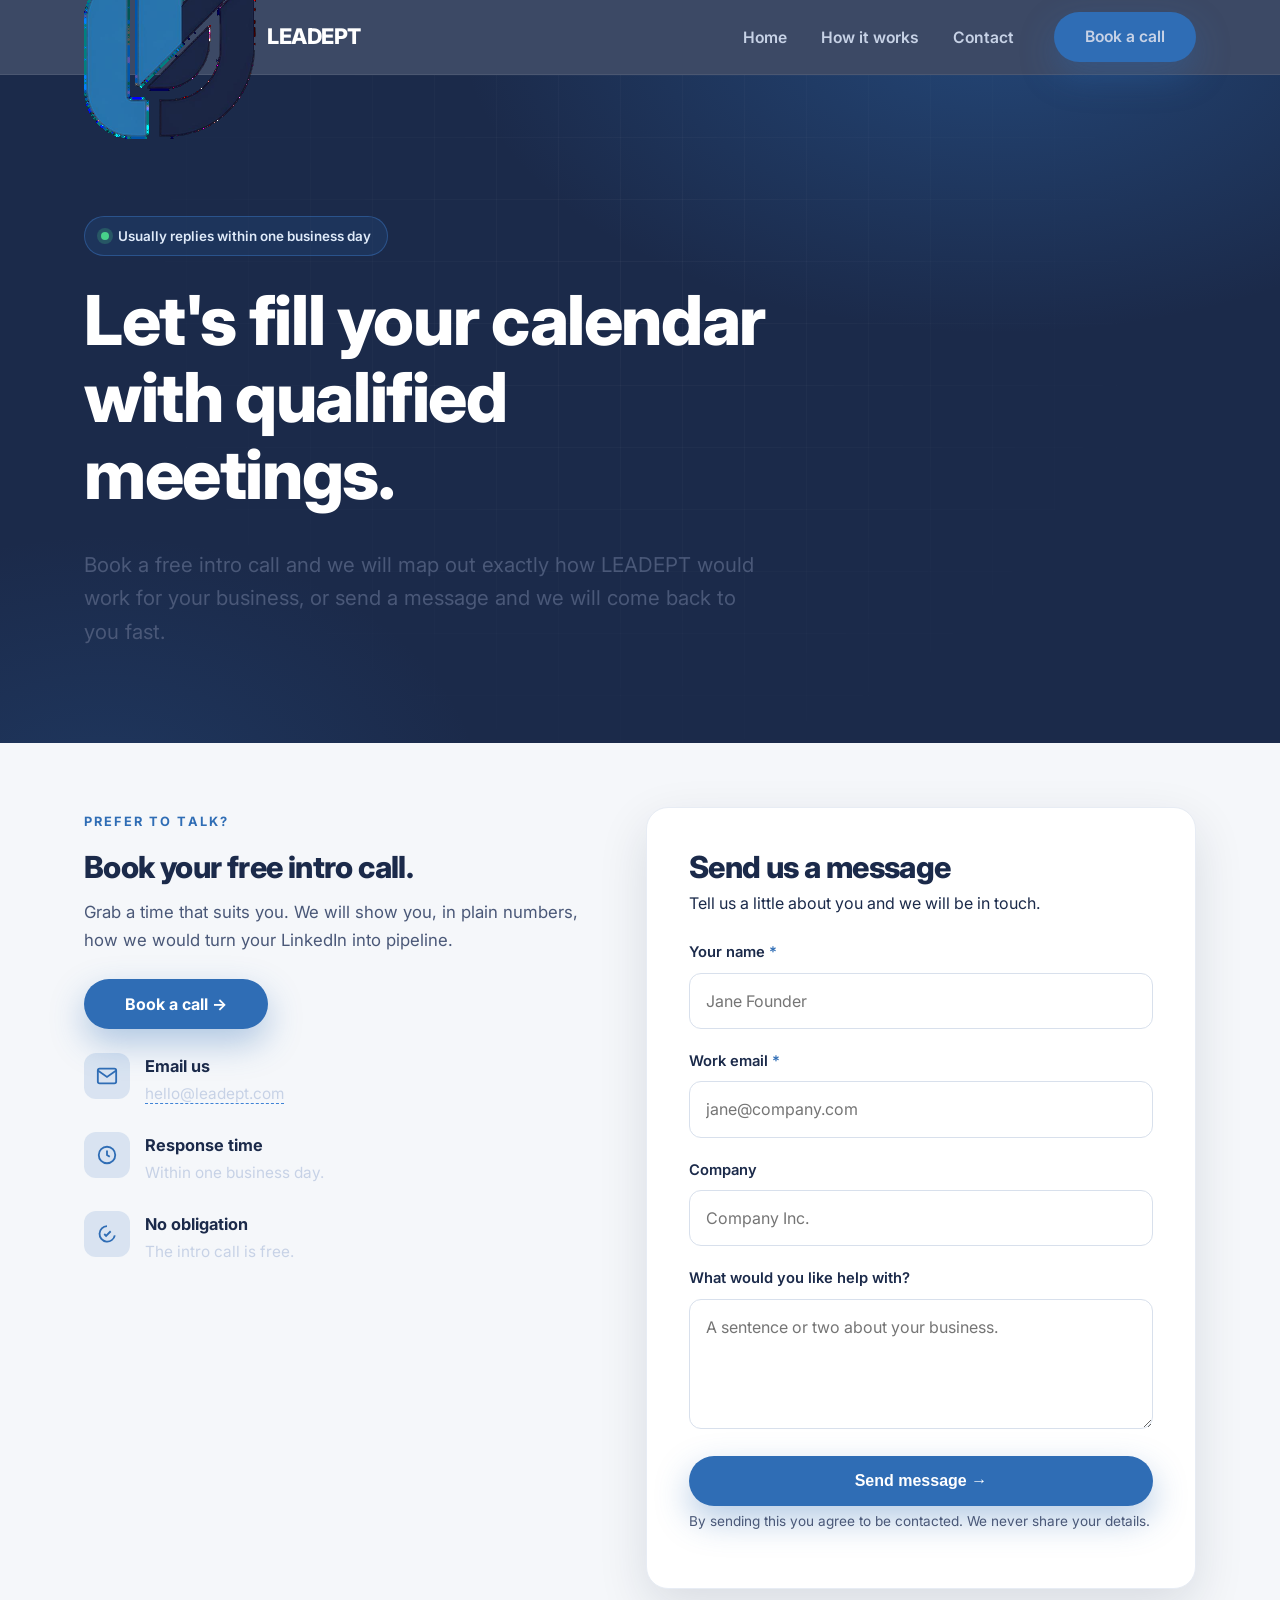
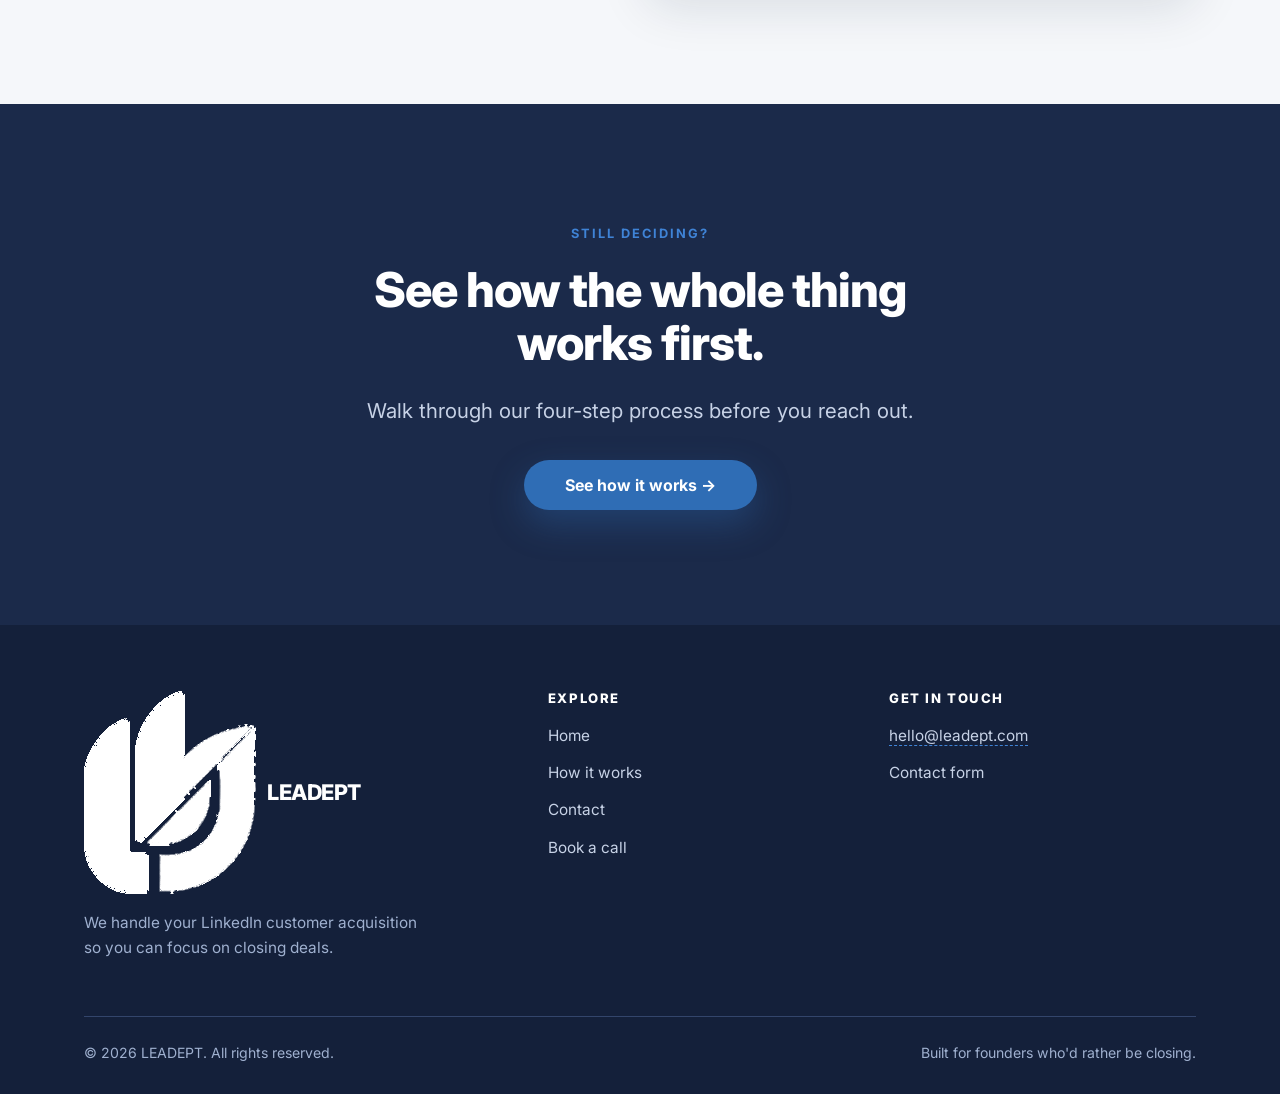
==== commit 6c39f921: "Add contact page, form handler (Netlify + Supabase-ready), config, thanks page" ====
--- a/contact.html
+++ b/contact.html
@@ -1,149 +1,8 @@
-<!DOCTYPE html>
-<html lang="en">
-<head>
-<meta charset="UTF-8">
-<meta name="viewport" content="width=device-width, initial-scale=1">
-<title>Contact & Book a Call — LEADEPT</title>
-<meta name="description" content="Book a free intro call with LEADEPT or send a message. We'll map out how to turn your LinkedIn into a predictable pipeline of qualified sales calls.">
-<link rel="preconnect" href="https://fonts.googleapis.com">
-<link rel="preconnect" href="https://fonts.gstatic.com" crossorigin>
-<link href="https://fonts.googleapis.com/css2?family=Inter:wght@400;500;600;700;800&display=swap" rel="stylesheet">
-<link rel="stylesheet" href="assets/css/style.css">
-</head>
-<body>
-
-<header class="site-header">
-  <div class="wrap nav">
-    <a href="index.html" class="brand"><span class="mark">L</span>LEADEPT</a>
-    <button class="nav-toggle" aria-label="Menu" aria-expanded="false"><span></span><span></span><span></span></button>
-    <ul class="nav-links">
-      <li><a href="index.html">Home</a></li>
-      <li><a href="how-it-works.html">How it works</a></li>
-      <li><a href="contact.html">Contact</a></li>
-      <li class="nav-cta"><a href="#book" class="btn btn--primary">Book a call</a></li>
-    </ul>
-  </div>
-</header>
-
-<main>
-
-<section class="hero" style="padding-top:clamp(60px,8vw,96px);padding-bottom:clamp(40px,6vw,64px)">
-  <div class="wrap">
-    <span class="pill"><span class="dot"></span> Usually replies within one business day</span>
-    <h1 class="h-xl" style="max-width:16ch">Let's fill your calendar with qualified calls.</h1>
-    <p class="lead" style="max-width:54ch">Book a free intro call and we'll map out exactly how LEADEPT would work for your business — or drop us a message and we'll come back to you fast. No pressure, no obligation.</p>
-  </div>
-</section>
-
-<section class="section section--white" id="book">
-  <div class="wrap">
-    <div class="contact-grid">
-
-      <div class="reveal">
-        <span class="eyebrow">Prefer to talk?</span>
-        <h2 class="h-md">Book your free intro call.</h2>
-        <p class="lead" style="font-size:1.05rem">Grab a time that suits you. We'll learn about your goals and show you exactly how we'd turn your LinkedIn into pipeline — in plain numbers.</p>
-
-        <div style="margin:26px 0">
-          <a href="#book-link" data-booking class="btn btn--primary btn--wide">Book a call <span class="arrow">→</span></a>
-        </div>
-
-        <div class="contact-detail">
-          <span class="ico"><svg viewBox="0 0 24 24" fill="none" stroke="currentColor" stroke-width="2" stroke-linecap="round"><path d="M4 4h16v16H4z" opacity="0"/><path d="M22 6 12 13 2 6"/><rect x="2" y="4" width="20" height="16" rx="2"/></svg></span>
-          <div><b>Email us</b><a href="mailto:hello@leadept.com" class="tbd">hello@leadept.com</a></div>
-        </div>
-        <div class="contact-detail">
-          <span class="ico"><svg viewBox="0 0 24 24" fill="none" stroke="currentColor" stroke-width="2" stroke-linecap="round"><circle cx="12" cy="12" r="9"/><path d="M12 7v5l3 2"/></svg></span>
-          <div><b>Response time</b><span>Within one business day, every time.</span></div>
-        </div>
-        <div class="contact-detail">
-          <span class="ico"><svg viewBox="0 0 24 24" fill="none" stroke="currentColor" stroke-width="2" stroke-linecap="round"><path d="M20.5 13.5A8.4 8.4 0 1 1 12 3.5"/><path d="M9 12l2 2 5-5"/></svg></span>
-          <div><b>No obligation</b><span>The intro call is free. You decide if it's a fit.</span></div>
-        </div>
-      </div>
-
-      <div class="reveal">
-        <div class="form-card">
-          <h2 class="h-md" style="margin-bottom:6px">Send us a message</h2>
-          <p style="color:var(--ink-soft);margin-bottom:26px">Tell us a little about you and we'll be in touch.</p>
-          <form id="lead-form" novalidate>
-            <div class="field">
-              <label for="name">Your name <span class="req">*</span></label>
-              <input type="text" id="name" name="name" autocomplete="name" required placeholder="Jane Founder">
-            </div>
-            <div class="field">
-              <label for="email">Work email <span class="req">*</span></label>
-              <input type="email" id="email" name="email" autocomplete="email" required placeholder="jane@company.com">
-            </div>
-            <div class="field">
-              <label for="company">Company</label>
-              <input type="text" id="company" name="company" autocomplete="organization" placeholder="Company Inc.">
-            </div>
-            <div class="field">
-              <label for="message">What would you like help with?</label>
-              <textarea id="message" name="message" placeholder="A sentence or two about your business and what you're after."></textarea>
-            </div>
-            <!-- honeypot: hidden from humans, catches bots -->
-            <div style="position:absolute;left:-9999px" aria-hidden="true">
-              <label>Do not fill this in <input type="text" name="website" tabindex="-1" autocomplete="off"></label>
-            </div>
-            <button type="submit" class="btn btn--primary" id="lead-submit">Send message <span class="arrow">→</span></button>
-            <p class="form-note">By sending this you agree to be contacted about your enquiry. We never share your details.</p>
-            <p class="form-status" id="form-status" role="status" aria-live="polite"></p>
-          </form>
-        </div>
-      </div>
-
-    </div>
-  </div>
-</section>
-
-<section class="section section--navy cta-band">
-  <div class="wrap reveal">
-    <span class="eyebrow">Still deciding?</span>
-    <h2 class="h-lg">See how the whole thing works first.</h2>
-    <p class="lead mx-auto">Walk through our four-step process — Strategy, Content, Outreach, Calls — before you reach out.</p>
-    <div class="btn-row btn-row--center">
-      <a href="how-it-works.html" class="btn btn--primary btn--wide">See how it works <span class="arrow">→</span></a>
-    </div>
-  </div>
-</section>
-
-</main>
-
-<footer class="site-footer">
-  <div class="wrap">
-    <div class="footer-top">
-      <div>
-        <a href="index.html" class="brand"><span class="mark">L</span>LEADEPT</a>
-        <p>LinkedIn growth for B2B founders — authority-building content and targeted outreach, done for you.</p>
-      </div>
-      <div class="foot-col">
-        <h4>Explore</h4>
-        <ul>
-          <li><a href="index.html">Home</a></li>
-          <li><a href="how-it-works.html">How it works</a></li>
-          <li><a href="contact.html">Contact</a></li>
-          <li><a href="#book">Book a call</a></li>
-        </ul>
-      </div>
-      <div class="foot-col">
-        <h4>Get in touch</h4>
-        <ul>
-          <li><a href="mailto:hello@leadept.com" class="tbd">hello@leadept.com</a></li>
-          <li><a href="contact.html">Contact form</a></li>
-        </ul>
-      </div>
-    </div>
-    <div class="footer-bottom">
-      <span>© <span id="year">2026</span> LEADEPT. All rights reserved.</span>
-      <span>Built for founders who'd rather be closing.</span>
-    </div>
-  </div>
-</footer>
-
-<script src="assets/js/config.js"></script>
-<script src="assets/js/main.js"></script>
-<script src="assets/js/contact.js"></script>
-</body>
-</html>
+<!DOCTYPE html><html lang="en"><head><meta charset="UTF-8"><meta name="viewport" content="width=device-width, initial-scale=1"><title>Contact & Book a Call — LEADEPT</title><meta name="description" content="Book a free intro call with LEADEPT or send a message."><link rel="icon" href="assets/img/leadept-mark.png"><link href="https://fonts.googleapis.com/css2?family=Red+Hat+Display:wght@300;400;500;600;700;800;900&family=Inter:wght@400;500;600;700&display=swap" rel="stylesheet"><link rel="stylesheet" href="assets/css/style.css"></head><body>
+<header class="site-header"><div class="wrap nav"><a href="index.html" class="brand"><img src="assets/img/leadept-mark.png" alt=""><span><span class="lead-t">LEAD</span><span class="ept-t">EPT</span></span></a><button class="nav-toggle" aria-label="Menu" aria-expanded="false"><span></span><span></span><span></span></button><ul class="nav-links"><li><a href="index.html">Home</a></li><li><a href="how-it-works.html">How it works</a></li><li><a href="contact.html">Contact</a></li><li class="nav-cta"><a href="#book" class="btn btn--primary">Book a call</a></li></ul></div></header><main>
+<section class="hero" style="padding-bottom:clamp(36px,5vw,60px)"><div class="wrap"><span class="pill"><span class="dot"></span> Usually replies within one business day</span><h1 class="h-xl caps">Let's fill your calendar with qualified meetings.</h1><p class="lead">Book a free intro call and we will map out exactly how LEADEPT would work for your business, or send a message and we will come back to you fast.</p></div></section>
+<section class="section section--off" id="book" style="padding-top:clamp(40px,5vw,64px)"><div class="wrap"><div class="contact-grid"><div class="reveal"><span class="eyebrow">Prefer to talk?</span><h2 class="h-md">Book your free intro call.</h2><p class="lead" style="font-size:1.05rem">Grab a time that suits you. We will show you, in plain numbers, how we would turn your LinkedIn into pipeline.</p><div style="margin:24px 0"><a href="contact.html" data-booking class="btn btn--primary btn--wide">Book a call &rarr;</a></div><div class="contact-detail"><span class="ico"><svg viewBox="0 0 24 24" fill="none" stroke="currentColor" stroke-width="2"><rect x="2" y="4" width="20" height="16" rx="2"/><path d="M22 6 12 13 2 6"/></svg></span><div><b>Email us</b><a href="mailto:hello@leadept.com" class="tbd">hello@leadept.com</a></div></div><div class="contact-detail"><span class="ico"><svg viewBox="0 0 24 24" fill="none" stroke="currentColor" stroke-width="2"><circle cx="12" cy="12" r="9"/><path d="M12 7v5l3 2"/></svg></span><div><b>Response time</b><span>Within one business day.</span></div></div><div class="contact-detail"><span class="ico"><svg viewBox="0 0 24 24" fill="none" stroke="currentColor" stroke-width="2"><path d="M20.5 13.5A8.4 8.4 0 1 1 12 3.5"/><path d="M9 12l2 2 5-5"/></svg></span><div><b>No obligation</b><span>The intro call is free.</span></div></div></div>
+<div class="reveal"><div class="form-card"><h2 class="h-md" style="margin-bottom:6px">Send us a message</h2><p style="color:var(--body-soft);margin-bottom:24px">Tell us a little about you and we will be in touch.</p><form id="lead-form" name="lead" method="POST" data-netlify="true" netlify-honeypot="bot-field" action="/thanks.html" novalidate><input type="hidden" name="form-name" value="lead"><p style="display:none"><label>Do not fill: <input name="bot-field"></label></p><div class="field"><label for="name">Your name <span class="req">*</span></label><input type="text" id="name" name="name" autocomplete="name" required placeholder="Jane Founder"></div><div class="field"><label for="email">Work email <span class="req">*</span></label><input type="email" id="email" name="email" autocomplete="email" required placeholder="jane@company.com"></div><div class="field"><label for="company">Company</label><input type="text" id="company" name="company" autocomplete="organization" placeholder="Company Inc."></div><div class="field"><label for="message">What would you like help with?</label><textarea id="message" name="message" placeholder="A sentence or two about your business."></textarea></div><button type="submit" class="btn btn--primary" id="lead-submit">Send message &rarr;</button><p class="form-note">By sending this you agree to be contacted. We never share your details.</p><p class="form-status" id="form-status" role="status" aria-live="polite"></p></form></div></div></div></div></section>
+<section class="section section--navy cta-band"><div class="wrap reveal"><span class="eyebrow">Still deciding?</span><h2 class="h-lg caps">See how the whole thing works first.</h2><p class="lead mx-auto">Walk through our four-step process before you reach out.</p><div class="btn-row btn-row--center"><a href="how-it-works.html" class="btn btn--primary btn--wide">See how it works &rarr;</a></div></div></section></main>
+<footer class="site-footer"><div class="wrap"><div class="footer-top"><div><a href="index.html" class="brand"><img src="assets/img/leadept-mark-white.png" alt=""><span>LEADEPT</span></a><p>We handle your LinkedIn customer acquisition so you can focus on closing deals.</p></div><div class="foot-col"><h4>Explore</h4><ul><li><a href="index.html">Home</a></li><li><a href="how-it-works.html">How it works</a></li><li><a href="contact.html">Contact</a></li><li><a href="#book">Book a call</a></li></ul></div><div class="foot-col"><h4>Get in touch</h4><ul><li><a href="mailto:hello@leadept.com" class="tbd">hello@leadept.com</a></li><li><a href="contact.html">Contact form</a></li></ul></div></div><div class="footer-bottom"><span>&copy; <span id="year">2026</span> LEADEPT. All rights reserved.</span><span>Built for founders who'd rather be closing.</span></div></div></footer>
+<script src="assets/js/config.js"></script><script src="assets/js/main.js"></script><script src="assets/js/contact.js"></script></body></html>
